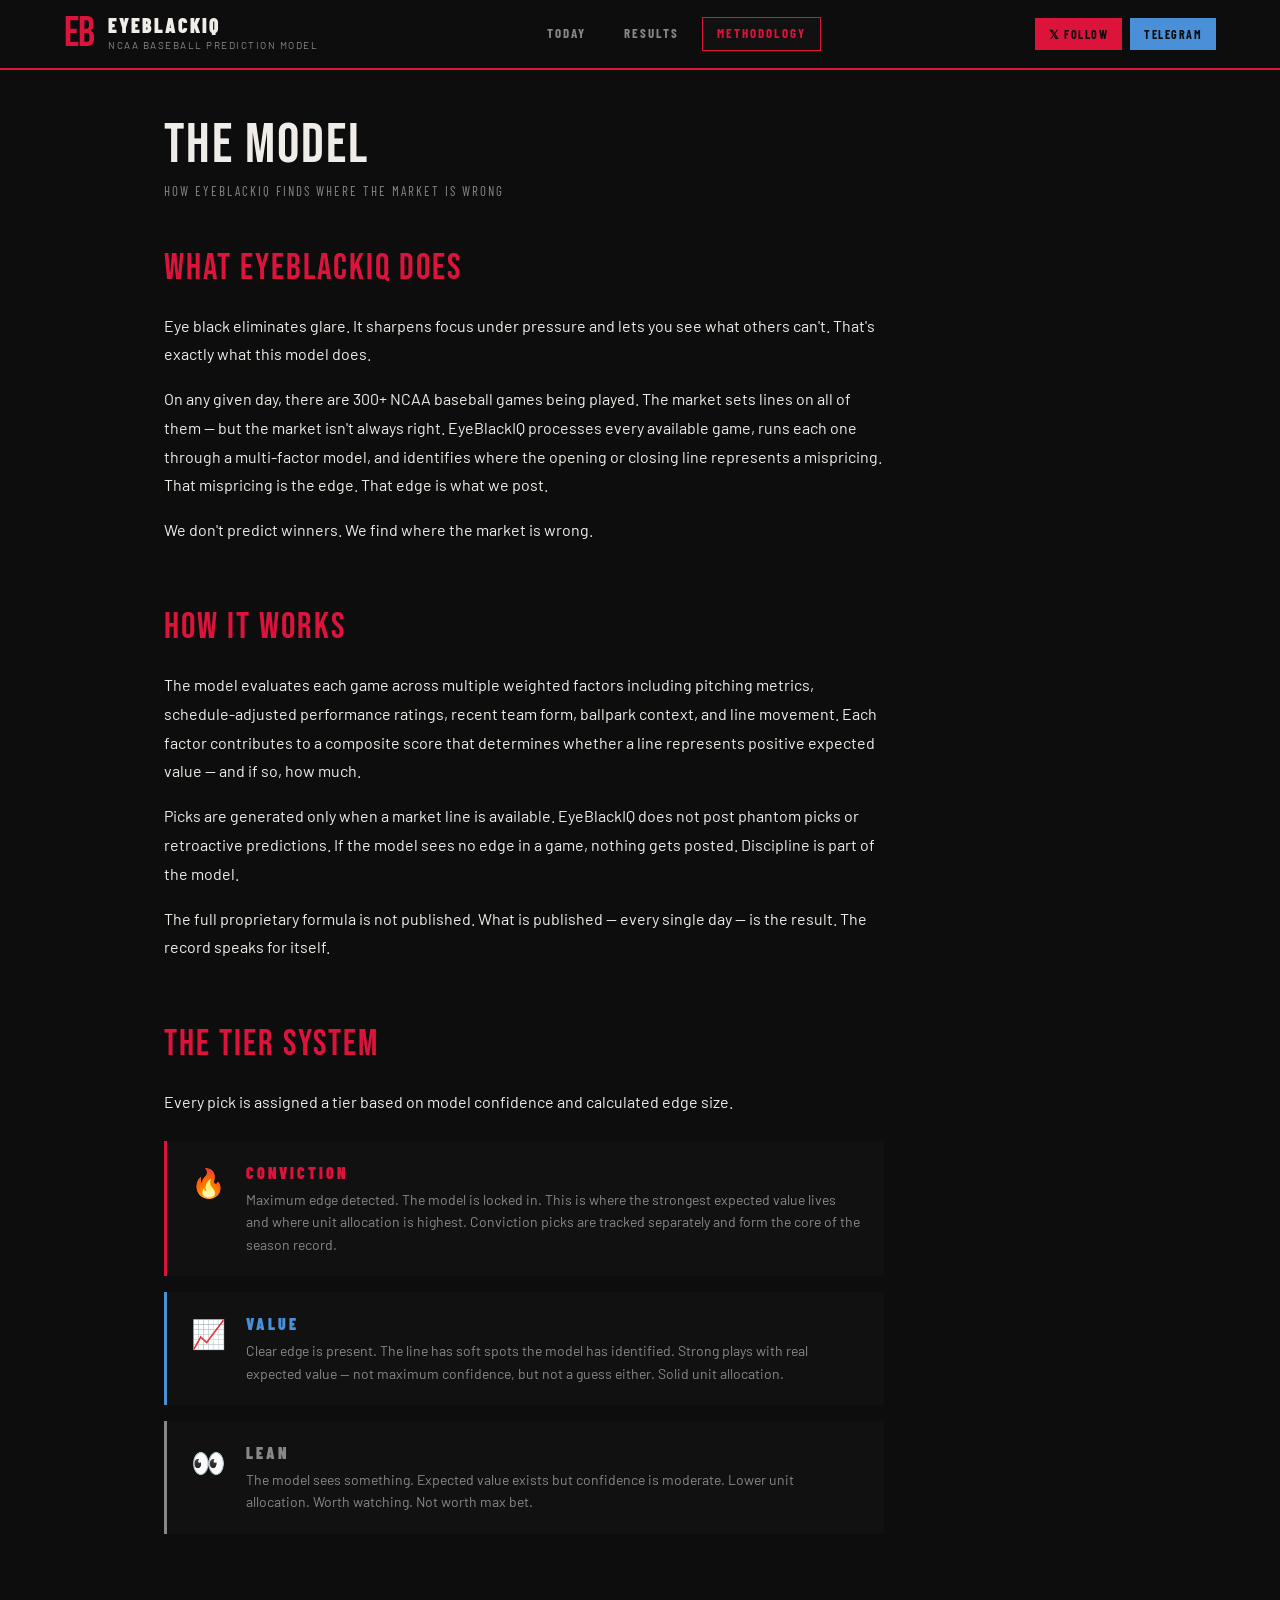
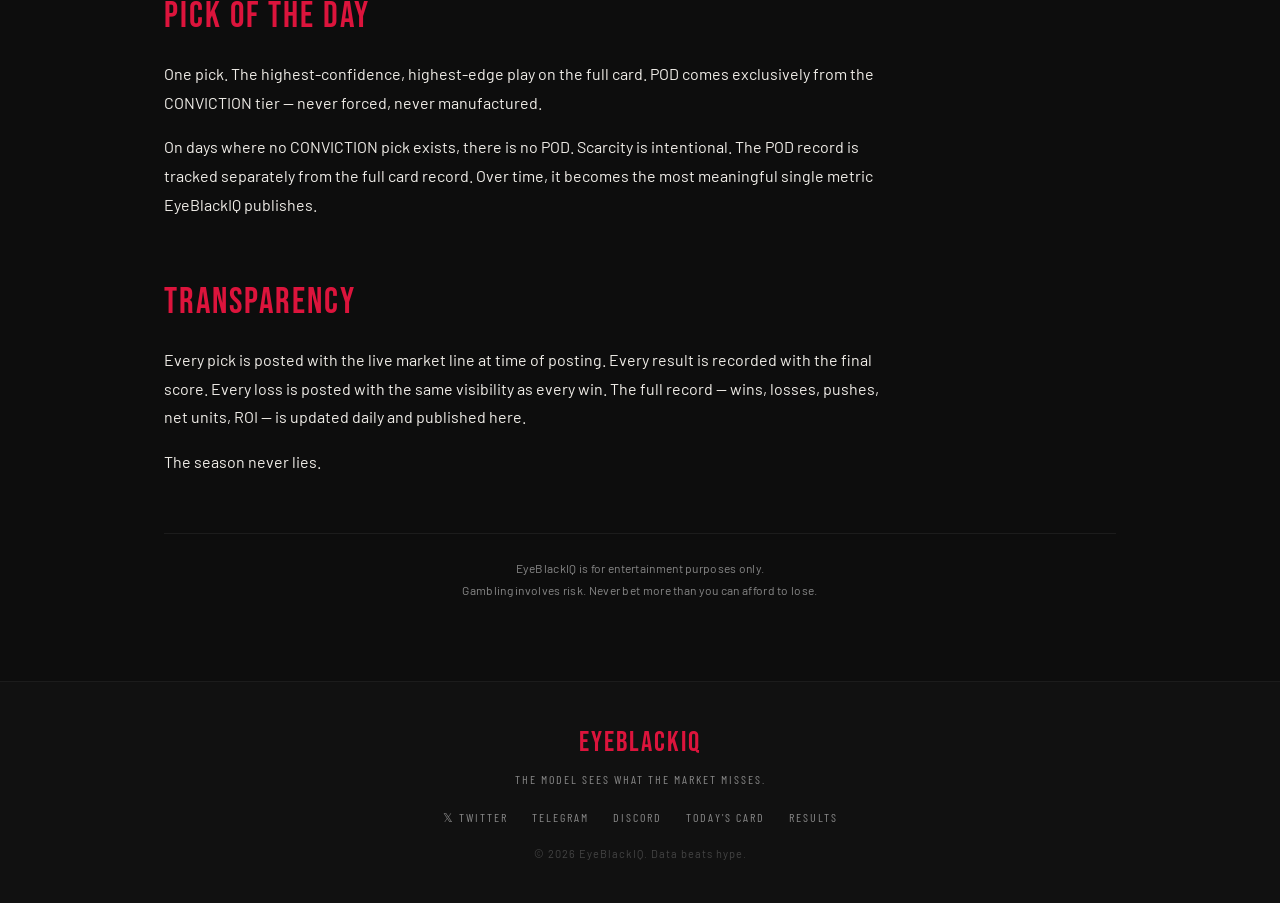
==== docs/methodology.html @ a3af2676 "feat: initialize EyeBlackIQ v1.1.0 — multi-sport pipeline + live website - docs/: multi-sport tabbed" ====
<!DOCTYPE html>
<html lang="en">
<head>
<meta charset="UTF-8">
<meta name="viewport" content="width=device-width, initial-scale=1.0">
<title>Methodology — EyeBlackIQ</title>
<link rel="stylesheet" href="style.css">
<link href="https://fonts.googleapis.com/css2?family=Bebas+Neue&family=Barlow+Condensed:wght@400;600;700;900&family=Barlow:wght@400;500;600&display=swap" rel="stylesheet">
</head>
<body>

<header>
  <div class="header-inner">
    <div class="logo-block">
      <span class="logo-eb">EB</span>
      <div class="logo-text">
        <span class="logo-name">EyeBlackIQ</span>
        <span class="logo-tag">NCAA Baseball Prediction Model</span>
      </div>
    </div>
    <nav>
      <a href="index.html" class="nav-link">Today</a>
      <a href="results.html" class="nav-link">Results</a>
      <a href="methodology.html" class="nav-link active">Methodology</a>
    </nav>
    <div class="social-links">
      <a href="https://twitter.com/EyeBlackIQ" target="_blank" class="social-btn">𝕏 Follow</a>
      <a href="#" target="_blank" class="social-btn telegram">Telegram</a>
    </div>
  </div>
</header>

<main>
  <div class="results-header">
    <div class="results-title">The Model</div>
    <div class="results-sub">How EyeBlackIQ finds where the market is wrong</div>
  </div>

  <!-- WHAT WE DO -->
  <div class="method-section">
    <div class="method-title">What EyeBlackIQ Does</div>
    <div class="method-body">
      <p>
        Eye black eliminates glare. It sharpens focus under pressure and lets you see what others can't.
        That's exactly what this model does.
      </p>
      <p>
        On any given day, there are 300+ NCAA baseball games being played. The market sets lines on all
        of them — but the market isn't always right. EyeBlackIQ processes every available game, runs
        each one through a multi-factor model, and identifies where the opening or closing line
        represents a mispricing. That mispricing is the edge. That edge is what we post.
      </p>
      <p>
        We don't predict winners. We find where the market is wrong.
      </p>
    </div>
  </div>

  <!-- HOW IT WORKS -->
  <div class="method-section">
    <div class="method-title">How It Works</div>
    <div class="method-body">
      <p>
        The model evaluates each game across multiple weighted factors including pitching metrics,
        schedule-adjusted performance ratings, recent team form, ballpark context, and line movement.
        Each factor contributes to a composite score that determines whether a line represents positive
        expected value — and if so, how much.
      </p>
      <p>
        Picks are generated only when a market line is available. EyeBlackIQ does not post phantom picks
        or retroactive predictions. If the model sees no edge in a game, nothing gets posted. Discipline
        is part of the model.
      </p>
      <p>
        The full proprietary formula is not published. What is published — every single day — is the
        result. The record speaks for itself.
      </p>
    </div>
  </div>

  <!-- TIER SYSTEM -->
  <div class="method-section">
    <div class="method-title">The Tier System</div>
    <div class="method-body">
      <p>Every pick is assigned a tier based on model confidence and calculated edge size.</p>
    </div>
    <div class="tier-explainer">
      <div class="tier-row conviction">
        <span class="tier-emoji">🔥</span>
        <div>
          <div class="tier-info-name">Conviction</div>
          <div class="tier-info-desc">
            Maximum edge detected. The model is locked in. This is where the strongest
            expected value lives and where unit allocation is highest. Conviction picks
            are tracked separately and form the core of the season record.
          </div>
        </div>
      </div>
      <div class="tier-row value">
        <span class="tier-emoji">📈</span>
        <div>
          <div class="tier-info-name">Value</div>
          <div class="tier-info-desc">
            Clear edge is present. The line has soft spots the model has identified.
            Strong plays with real expected value — not maximum confidence, but not a
            guess either. Solid unit allocation.
          </div>
        </div>
      </div>
      <div class="tier-row lean">
        <span class="tier-emoji">👀</span>
        <div>
          <div class="tier-info-name">Lean</div>
          <div class="tier-info-desc">
            The model sees something. Expected value exists but confidence is moderate.
            Lower unit allocation. Worth watching. Not worth max bet.
          </div>
        </div>
      </div>
    </div>
  </div>

  <!-- POD -->
  <div class="method-section">
    <div class="method-title">Pick Of The Day</div>
    <div class="method-body">
      <p>
        One pick. The highest-confidence, highest-edge play on the full card. POD comes exclusively
        from the CONVICTION tier — never forced, never manufactured.
      </p>
      <p>
        On days where no CONVICTION pick exists, there is no POD. Scarcity is intentional.
        The POD record is tracked separately from the full card record. Over time, it becomes
        the most meaningful single metric EyeBlackIQ publishes.
      </p>
    </div>
  </div>

  <!-- TRANSPARENCY -->
  <div class="method-section">
    <div class="method-title">Transparency</div>
    <div class="method-body">
      <p>
        Every pick is posted with the live market line at time of posting. Every result is recorded
        with the final score. Every loss is posted with the same visibility as every win.
        The full record — wins, losses, pushes, net units, ROI — is updated daily and published here.
      </p>
      <p>
        The season never lies.
      </p>
    </div>
  </div>

  <div class="disclaimer">
    EyeBlackIQ is for entertainment purposes only.<br>
    Gambling involves risk. Never bet more than you can afford to lose.
  </div>
</main>

<footer>
  <div class="footer-inner">
    <div class="footer-brand">
      <span class="footer-logo">EyeBlackIQ</span>
      <span class="footer-tag">The model sees what the market misses.</span>
    </div>
    <div class="footer-links">
      <a href="https://twitter.com/EyeBlackIQ" target="_blank">𝕏 Twitter</a>
      <a href="#">Telegram</a>
      <a href="#">Discord</a>
      <a href="index.html">Today's Card</a>
      <a href="results.html">Results</a>
    </div>
    <div class="footer-copy">© 2026 EyeBlackIQ. Data beats hype.</div>
  </div>
</footer>

</body>
</html>
---- docs/style.css ----
/* ─────────────────────────────────────────────
   EYEBLACKIQ — BRAND STYLESHEET
   Primary:    #DC143C (Cherry Red)
   Background: #0D0D0D (Matte Black)
   Text:       #F0EDE8 (Chrome White)
   Data:       #4A90D9 (Steel Blue)
   POD Gold:   #B8960C
   Wins:       #1A6B3C
   Losses:     #DC143C
   Push:       #555555
   ───────────────────────────────────────────── */

:root {
  --red:      #DC143C;
  --black:    #0D0D0D;
  --surface:  #111111;
  --surface2: #1A1A1A;
  --border:   #1C1C1C;
  --text:     #F0EDE8;
  --text-dim: #888888;
  --blue:     #4A90D9;
  --gold:     #B8960C;
  --green:    #1A6B3C;
  --push:     #555555;
}

* { margin: 0; padding: 0; box-sizing: border-box; }

html { scroll-behavior: smooth; }

body {
  background: var(--black);
  color: var(--text);
  font-family: 'Barlow', sans-serif;
  font-size: 16px;
  line-height: 1.5;
  min-height: 100vh;
}

/* ─── HEADER ───────────────────────────────── */
header {
  background: var(--black);
  border-bottom: 2px solid var(--red);
  position: sticky;
  top: 0;
  z-index: 100;
}

.header-inner {
  max-width: 1200px;
  margin: 0 auto;
  padding: 0 24px;
  height: 68px;
  display: flex;
  align-items: center;
  justify-content: space-between;
  gap: 24px;
}

.logo-block {
  display: flex;
  align-items: center;
  gap: 14px;
  text-decoration: none;
}

.logo-eb {
  font-family: 'Bebas Neue', sans-serif;
  font-size: 42px;
  color: var(--red);
  line-height: 1;
  letter-spacing: -1px;
}

.logo-text {
  display: flex;
  flex-direction: column;
}

.logo-name {
  font-family: 'Barlow Condensed', sans-serif;
  font-weight: 900;
  font-size: 20px;
  letter-spacing: 2px;
  text-transform: uppercase;
  color: var(--text);
  line-height: 1;
}

.logo-tag {
  font-size: 10px;
  letter-spacing: 1.5px;
  text-transform: uppercase;
  color: var(--text-dim);
  margin-top: 3px;
}

nav {
  display: flex;
  gap: 8px;
}

.nav-link {
  font-family: 'Barlow Condensed', sans-serif;
  font-weight: 700;
  font-size: 13px;
  letter-spacing: 2px;
  text-transform: uppercase;
  color: var(--text-dim);
  text-decoration: none;
  padding: 6px 14px;
  border: 1px solid transparent;
  transition: all 0.2s;
}

.nav-link:hover, .nav-link.active {
  color: var(--text);
  border-color: var(--border);
  background: var(--surface);
}

.nav-link.active {
  color: var(--red);
  border-color: var(--red);
}

.social-links {
  display: flex;
  gap: 8px;
}

.social-btn {
  font-family: 'Barlow Condensed', sans-serif;
  font-weight: 700;
  font-size: 12px;
  letter-spacing: 1.5px;
  text-transform: uppercase;
  color: var(--black);
  background: var(--red);
  text-decoration: none;
  padding: 7px 14px;
  transition: opacity 0.2s;
}

.social-btn:hover { opacity: 0.85; }
.social-btn.telegram { background: var(--blue); }

/* ─── RECORD BAR ────────────────────────────── */
.record-bar {
  background: var(--surface);
  border-bottom: 1px solid var(--border);
}

.record-inner {
  max-width: 1200px;
  margin: 0 auto;
  padding: 0 24px;
  display: flex;
  align-items: center;
  justify-content: center;
  gap: 0;
  height: 48px;
  overflow-x: auto;
}

.record-stat {
  display: flex;
  flex-direction: column;
  align-items: center;
  padding: 0 28px;
}

.stat-label {
  font-family: 'Barlow Condensed', sans-serif;
  font-size: 9px;
  letter-spacing: 2px;
  text-transform: uppercase;
  color: var(--text-dim);
  line-height: 1;
  margin-bottom: 2px;
}

.stat-value {
  font-family: 'Barlow Condensed', sans-serif;
  font-weight: 700;
  font-size: 16px;
  letter-spacing: 1px;
  color: var(--text);
  line-height: 1;
}

.stat-value.positive { color: #2ecc71; }
.stat-value.negative { color: var(--red); }

.record-divider {
  width: 1px;
  height: 28px;
  background: var(--border);
  flex-shrink: 0;
}

/* ─── MAIN ──────────────────────────────────── */
main {
  max-width: 1000px;
  margin: 0 auto;
  padding: 48px 24px 80px;
}

/* ─── DATE HEADER ───────────────────────────── */
.date-header {
  display: flex;
  align-items: center;
  gap: 16px;
  margin-bottom: 40px;
}

.date-line {
  flex: 1;
  height: 1px;
  background: var(--border);
}

.date-text {
  font-family: 'Barlow Condensed', sans-serif;
  font-size: 12px;
  font-weight: 600;
  letter-spacing: 3px;
  text-transform: uppercase;
  color: var(--text-dim);
  white-space: nowrap;
}

/* ─── PICK OF THE DAY ───────────────────────── */
.pod-section {
  margin-bottom: 56px;
}

.pod-label {
  font-family: 'Barlow Condensed', sans-serif;
  font-weight: 900;
  font-size: 11px;
  letter-spacing: 4px;
  text-transform: uppercase;
  color: var(--gold);
  margin-bottom: 14px;
}

.pod-card {
  background: var(--surface);
  border: 1px solid var(--red);
  border-left: 4px solid var(--red);
  padding: 32px 36px;
  position: relative;
  overflow: hidden;
}

.pod-card::before {
  content: '⭐';
  position: absolute;
  right: 24px;
  top: 24px;
  font-size: 48px;
  opacity: 0.06;
}

.pod-tier {
  font-family: 'Barlow Condensed', sans-serif;
  font-weight: 900;
  font-size: 11px;
  letter-spacing: 3px;
  text-transform: uppercase;
  margin-bottom: 10px;
}

.pod-tier.conviction { color: var(--red); }
.pod-tier.value { color: var(--blue); }
.pod-tier.lean { color: var(--text-dim); }

.pod-pick {
  font-family: 'Bebas Neue', sans-serif;
  font-size: 52px;
  color: var(--text);
  line-height: 1;
  margin-bottom: 8px;
  letter-spacing: 1px;
}

.pod-teams {
  font-family: 'Barlow Condensed', sans-serif;
  font-size: 18px;
  font-weight: 600;
  color: var(--text-dim);
  letter-spacing: 1px;
  margin-bottom: 20px;
  text-transform: uppercase;
}

.pod-meta {
  display: flex;
  align-items: center;
  gap: 20px;
}

.pod-line {
  font-family: 'Barlow Condensed', sans-serif;
  font-weight: 700;
  font-size: 22px;
  color: var(--blue);
  letter-spacing: 1px;
}

.pod-units {
  font-family: 'Barlow Condensed', sans-serif;
  font-weight: 900;
  font-size: 18px;
  color: var(--text);
  background: var(--red);
  padding: 4px 12px;
  letter-spacing: 1px;
}

.pod-lean-day {
  font-family: 'Barlow Condensed', sans-serif;
  font-size: 22px;
  font-weight: 600;
  color: var(--text-dim);
  padding: 8px 0;
  letter-spacing: 0.5px;
}

.pod-lean-day span {
  font-size: 16px;
  display: block;
  margin-top: 6px;
  color: #666;
}

.pod-loading {
  color: var(--text-dim);
  font-family: 'Barlow Condensed', sans-serif;
  font-size: 16px;
  letter-spacing: 1px;
}

/* ─── FULL CARD ─────────────────────────────── */
.section-header {
  display: flex;
  align-items: baseline;
  gap: 14px;
  margin-bottom: 20px;
  padding-bottom: 12px;
  border-bottom: 1px solid var(--border);
}

.section-title {
  font-family: 'Barlow Condensed', sans-serif;
  font-weight: 900;
  font-size: 13px;
  letter-spacing: 4px;
  text-transform: uppercase;
  color: var(--text);
}

.section-sub {
  font-family: 'Barlow Condensed', sans-serif;
  font-size: 12px;
  letter-spacing: 2px;
  color: var(--text-dim);
  text-transform: uppercase;
}

.picks-grid {
  display: grid;
  grid-template-columns: repeat(auto-fill, minmax(280px, 1fr));
  gap: 16px;
}

.pick-card {
  background: var(--surface);
  border: 1px solid var(--border);
  border-left: 3px solid var(--border);
  padding: 22px 24px;
  transition: border-color 0.2s, transform 0.15s;
}

.pick-card:hover {
  transform: translateY(-2px);
}

.pick-card.conviction { border-left-color: var(--red); }
.pick-card.value { border-left-color: var(--blue); }
.pick-card.lean { border-left-color: var(--text-dim); }

.pick-header {
  display: flex;
  justify-content: space-between;
  align-items: center;
  margin-bottom: 10px;
}

.pick-tier {
  font-family: 'Barlow Condensed', sans-serif;
  font-weight: 700;
  font-size: 10px;
  letter-spacing: 2.5px;
  text-transform: uppercase;
}

.conviction .pick-tier { color: var(--red); }
.value .pick-tier { color: var(--blue); }
.lean .pick-tier { color: var(--text-dim); }

.pick-units {
  font-family: 'Barlow Condensed', sans-serif;
  font-weight: 900;
  font-size: 13px;
  color: var(--text);
  background: var(--surface2);
  padding: 2px 8px;
  letter-spacing: 1px;
}

.pick-name {
  font-family: 'Bebas Neue', sans-serif;
  font-size: 32px;
  color: var(--text);
  line-height: 1;
  margin-bottom: 4px;
  letter-spacing: 1px;
}

.pick-teams {
  font-family: 'Barlow Condensed', sans-serif;
  font-size: 13px;
  font-weight: 600;
  color: var(--text-dim);
  text-transform: uppercase;
  letter-spacing: 0.5px;
  margin-bottom: 10px;
}

.pick-line {
  font-family: 'Barlow Condensed', sans-serif;
  font-weight: 700;
  font-size: 18px;
  color: var(--blue);
  letter-spacing: 1px;
}

.pick-loading, .no-picks {
  color: var(--text-dim);
  font-family: 'Barlow Condensed', sans-serif;
  font-size: 16px;
  letter-spacing: 1px;
  padding: 24px 0;
  grid-column: 1/-1;
}

.no-picks a { color: var(--red); text-decoration: none; }

/* ─── DISCLAIMER ────────────────────────────── */
.disclaimer {
  margin-top: 56px;
  padding-top: 24px;
  border-top: 1px solid var(--border);
  font-size: 12px;
  color: var(--text-dim);
  text-align: center;
  line-height: 1.8;
  letter-spacing: 0.3px;
}

/* ─── FOOTER ────────────────────────────────── */
footer {
  background: var(--surface);
  border-top: 1px solid var(--border);
  padding: 40px 24px;
}

.footer-inner {
  max-width: 1200px;
  margin: 0 auto;
  display: flex;
  flex-direction: column;
  align-items: center;
  gap: 20px;
  text-align: center;
}

.footer-brand {
  display: flex;
  flex-direction: column;
  gap: 6px;
}

.footer-logo {
  font-family: 'Bebas Neue', sans-serif;
  font-size: 28px;
  color: var(--red);
  letter-spacing: 2px;
}

.footer-tag {
  font-family: 'Barlow Condensed', sans-serif;
  font-size: 12px;
  letter-spacing: 2px;
  text-transform: uppercase;
  color: var(--text-dim);
}

.footer-links {
  display: flex;
  gap: 24px;
  flex-wrap: wrap;
  justify-content: center;
}

.footer-links a {
  font-family: 'Barlow Condensed', sans-serif;
  font-size: 12px;
  letter-spacing: 2px;
  text-transform: uppercase;
  color: var(--text-dim);
  text-decoration: none;
  transition: color 0.2s;
}

.footer-links a:hover { color: var(--red); }

.footer-copy {
  font-size: 11px;
  color: #444;
  letter-spacing: 1px;
}

/* ─── RESULTS PAGE ──────────────────────────── */
.results-header {
  margin-bottom: 40px;
}

.results-title {
  font-family: 'Bebas Neue', sans-serif;
  font-size: 56px;
  color: var(--text);
  letter-spacing: 2px;
  line-height: 1;
  margin-bottom: 8px;
}

.results-sub {
  font-family: 'Barlow Condensed', sans-serif;
  font-size: 13px;
  letter-spacing: 2px;
  text-transform: uppercase;
  color: var(--text-dim);
}

.tabs {
  display: flex;
  border-bottom: 2px solid var(--border);
  margin-bottom: 32px;
  gap: 0;
}

.tab-btn {
  font-family: 'Barlow Condensed', sans-serif;
  font-weight: 700;
  font-size: 12px;
  letter-spacing: 3px;
  text-transform: uppercase;
  color: var(--text-dim);
  background: none;
  border: none;
  border-bottom: 2px solid transparent;
  margin-bottom: -2px;
  padding: 14px 24px;
  cursor: pointer;
  transition: all 0.2s;
}

.tab-btn.active {
  color: var(--red);
  border-bottom-color: var(--red);
}

.tab-btn:hover { color: var(--text); }

.tab-content { display: none; }
.tab-content.active { display: block; }

/* ─── TABLES ────────────────────────────────── */
.results-table {
  width: 100%;
  border-collapse: collapse;
  font-family: 'Barlow Condensed', sans-serif;
}

.results-table th {
  font-size: 10px;
  letter-spacing: 2.5px;
  text-transform: uppercase;
  color: var(--text-dim);
  text-align: left;
  padding: 10px 16px;
  border-bottom: 1px solid var(--border);
  font-weight: 700;
  background: var(--surface);
}

.results-table td {
  padding: 14px 16px;
  font-size: 15px;
  font-weight: 600;
  letter-spacing: 0.5px;
  border-bottom: 1px solid var(--border);
  color: var(--text);
}

.results-table tr:hover td { background: var(--surface); }

.result-w { color: #2ecc71; font-weight: 900; }
.result-l { color: var(--red); font-weight: 900; }
.result-p { color: var(--push); font-weight: 900; }

.net-positive { color: #2ecc71; }
.net-negative { color: var(--red); }

.tier-badge {
  font-size: 10px;
  letter-spacing: 1.5px;
  text-transform: uppercase;
  padding: 2px 8px;
  font-weight: 700;
}

.tier-badge.conviction { color: var(--red); background: rgba(220,20,60,0.1); }
.tier-badge.value { color: var(--blue); background: rgba(74,144,217,0.1); }
.tier-badge.lean { color: var(--text-dim); background: var(--surface2); }

/* ─── METHODOLOGY PAGE ──────────────────────── */
.method-section {
  max-width: 720px;
  margin-bottom: 56px;
}

.method-title {
  font-family: 'Bebas Neue', sans-serif;
  font-size: 36px;
  color: var(--red);
  letter-spacing: 2px;
  margin-bottom: 16px;
}

.method-body {
  font-size: 16px;
  line-height: 1.8;
  color: var(--text);
}

.method-body p { margin-bottom: 16px; }

.tier-explainer {
  display: grid;
  gap: 16px;
  margin-top: 24px;
}

.tier-row {
  display: flex;
  align-items: flex-start;
  gap: 20px;
  padding: 20px 24px;
  background: var(--surface);
  border-left: 3px solid var(--border);
}

.tier-row.conviction { border-left-color: var(--red); }
.tier-row.value { border-left-color: var(--blue); }
.tier-row.lean { border-left-color: var(--text-dim); }

.tier-emoji { font-size: 28px; flex-shrink: 0; }

.tier-info-name {
  font-family: 'Barlow Condensed', sans-serif;
  font-weight: 900;
  font-size: 16px;
  letter-spacing: 3px;
  text-transform: uppercase;
  margin-bottom: 4px;
}

.conviction .tier-info-name { color: var(--red); }
.value .tier-info-name { color: var(--blue); }
.lean .tier-info-name { color: var(--text-dim); }

.tier-info-desc {
  font-size: 14px;
  color: var(--text-dim);
  line-height: 1.6;
}

/* ─── RESPONSIVE ────────────────────────────── */
@media (max-width: 768px) {
  .header-inner { flex-wrap: wrap; height: auto; padding: 12px 16px; }
  .social-links { display: none; }
  nav { gap: 4px; }
  .nav-link { padding: 6px 10px; font-size: 11px; }
  main { padding: 32px 16px 60px; }
  .pod-pick { font-size: 38px; }
  .picks-grid { grid-template-columns: 1fr; }
  .record-inner { justify-content: flex-start; padding: 0 16px; }
  .record-stat { padding: 0 16px; }
  .results-table { font-size: 13px; }
  .results-table td, .results-table th { padding: 10px 10px; }
}

/* ── Sport Tabs ── */
.sport-tabs {
  display: flex; gap: 8px; padding: 12px 20px;
  background: #111; border-bottom: 1px solid #222;
  overflow-x: auto;
}
.sport-tab {
  padding: 6px 18px; border: 1px solid #333; border-radius: 4px;
  background: #1a1a1a; color: #888; cursor: pointer;
  font-family: 'Barlow Condensed', sans-serif; font-weight: 700;
  font-size: 13px; letter-spacing: 0.05em; text-transform: uppercase;
  transition: all 0.15s;
}
.sport-tab:hover { border-color: #555; color: #ccc; }
.sport-tab.active { background: #FFD700; color: #0D0D0D; border-color: #FFD700; }

/* ── Date bar ── */
.date-bar {
  padding: 10px 24px; background: #0D0D0D;
  display: flex; align-items: center; gap: 16px;
}
.date-label { color: #FFD700; font-family: 'Bebas Neue', sans-serif; font-size: 22px; }
.date-sublabel { color: #555; font-size: 11px; }

/* ── POD cards ── */
.pods-section { padding: 20px 20px 0; }
.pod-row { display: flex; gap: 16px; flex-wrap: wrap; }
.pod-card {
  background: #141414; border: 1px solid #FFD700; border-radius: 8px;
  padding: 14px 18px; min-width: 220px; flex: 1;
}
.pod-label { color: #FFD700; font-size: 11px; font-weight: 700; text-transform: uppercase; letter-spacing: 0.08em; }
.pod-pick  { color: #fff; font-family: 'Barlow Condensed', sans-serif; font-size: 20px; font-weight: 700; margin: 4px 0; }
.pod-meta  { color: #aaa; font-size: 12px; }
.pod-game  { color: #666; font-size: 11px; margin-top: 4px; }
.pod-result { display: inline-block; margin-top: 6px; padding: 2px 10px; border-radius: 3px; font-weight: 700; font-size: 12px; }
.result-win  { background: #1a3a1a; color: #4CAF50; }
.result-loss { background: #3a1a1a; color: #f44336; }
.result-push { background: #2a2a1a; color: #FFC107; }

/* ── Picks grid (multi-sport override) ── */
.picks-section { padding: 20px; }
.section-title {
  color: #E0E0E0; font-family: 'Barlow Condensed', sans-serif;
  font-size: 18px; font-weight: 700; text-transform: uppercase;
  letter-spacing: 0.06em; margin-bottom: 14px;
  display: flex; align-items: center; gap: 10px;
}
.count-badge {
  background: #FFD700; color: #0D0D0D; border-radius: 12px;
  padding: 1px 8px; font-size: 12px; font-weight: 700;
}
.count-grey { background: #444; color: #ccc; }
.edge-window-label { color: #555; font-size: 11px; font-weight: 400; }

/* ── Pick cards (multi-sport tier colors) ── */
.pick-card.tier-red   { border-left-color: #DC143C; }
.pick-card.tier-blue  { border-left-color: #4A90D9; }
.pick-card.tier-gold  { border-left-color: #B8960C; }
.pick-card.tier-grey  { border-left-color: #444; }
.pick-side  { color: #fff; font-family: 'Barlow Condensed', sans-serif; font-size: 17px; font-weight: 700; margin-bottom: 6px; }
.pick-meta  { display: flex; gap: 10px; flex-wrap: wrap; font-size: 12px; margin-bottom: 6px; }
.pick-odds  { color: #ccc; }
.pick-edge  { color: #4CAF50; font-weight: 600; }
.pick-ev    { color: #888; }
.pick-game  { color: #555; font-size: 11px; }
.pick-time  { color: #FFD700; }
.empty-state { color: #444; font-style: italic; padding: 20px 0; }
.tier-red   .pick-tier { color: #DC143C; }
.tier-blue  .pick-tier { color: #4A90D9; }
.tier-gold  .pick-tier { color: #B8960C; }
.tier-grey  .pick-tier { color: #666; }

/* ── Flagged section ── */
.flagged-section { padding: 0 20px 20px; }
.flagged-section.collapsed .flagged-list { display: none; }
.flagged-header {
  display: flex; align-items: center; gap: 12px;
  padding: 12px 0; border-top: 1px solid #222; cursor: pointer;
  flex-wrap: wrap;
}
.flagged-title { color: #666; font-family: 'Barlow Condensed', sans-serif; font-size: 15px; font-weight: 700; margin: 0; }
.flagged-sublabel { color: #444; font-size: 11px; flex: 1; }
.flagged-toggle { background: none; border: 1px solid #333; color: #555; border-radius: 4px; padding: 3px 10px; cursor: pointer; font-size: 11px; }
.flagged-toggle:hover { border-color: #555; color: #888; }
.flagged-list { display: flex; flex-direction: column; gap: 6px; padding-top: 10px; }
.flagged-card {
  background: #111; border: 1px solid #2a2a2a; border-radius: 6px;
  padding: 8px 12px; font-size: 12px; color: #666;
  display: flex; flex-wrap: wrap; gap: 6px; align-items: center;
}
.flagged-tag    { color: #886600; font-weight: 700; }
.flagged-sport  { color: #555; }
.flagged-side   { color: #888; }
.flagged-odds   { color: #666; }
.flagged-edge   { color: #4a7a4a; }
.flagged-reason { color: #444; font-style: italic; }
.flagged-game   { width: 100%; color: #444; font-size: 11px; }
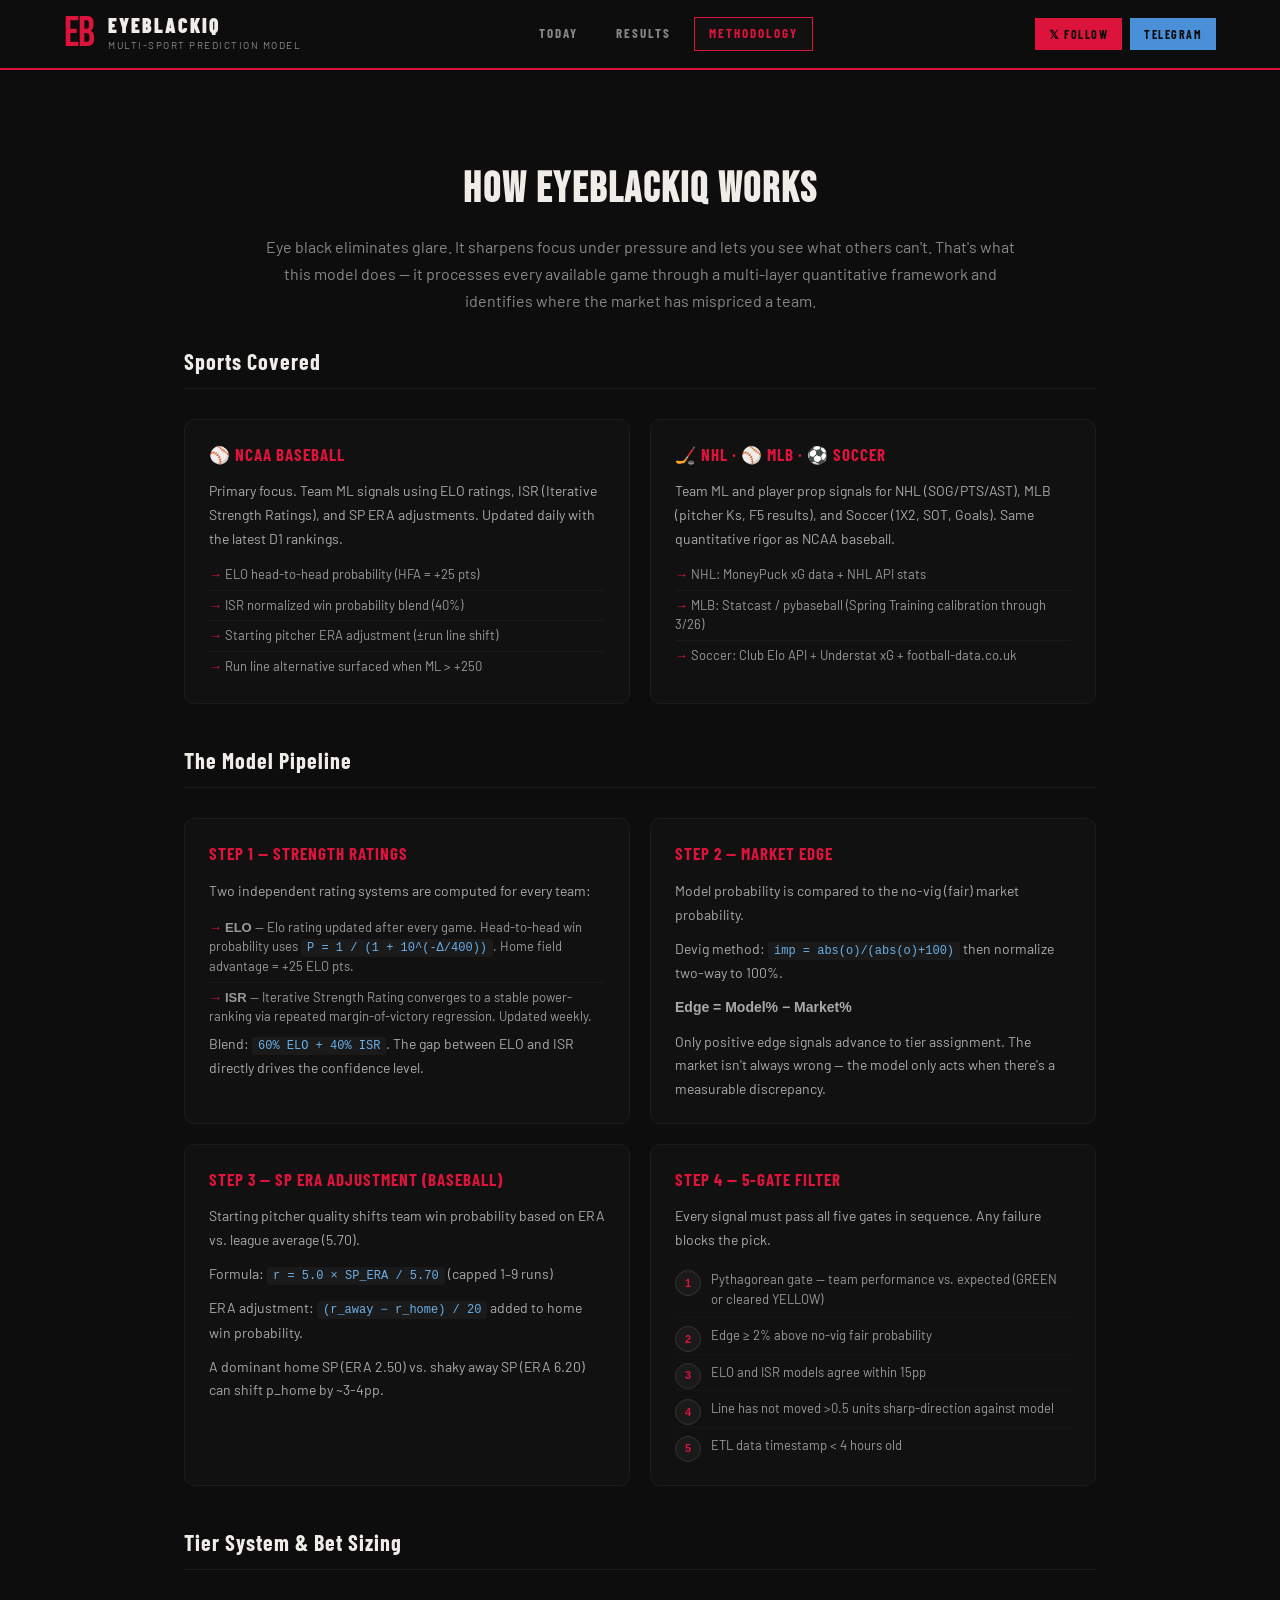
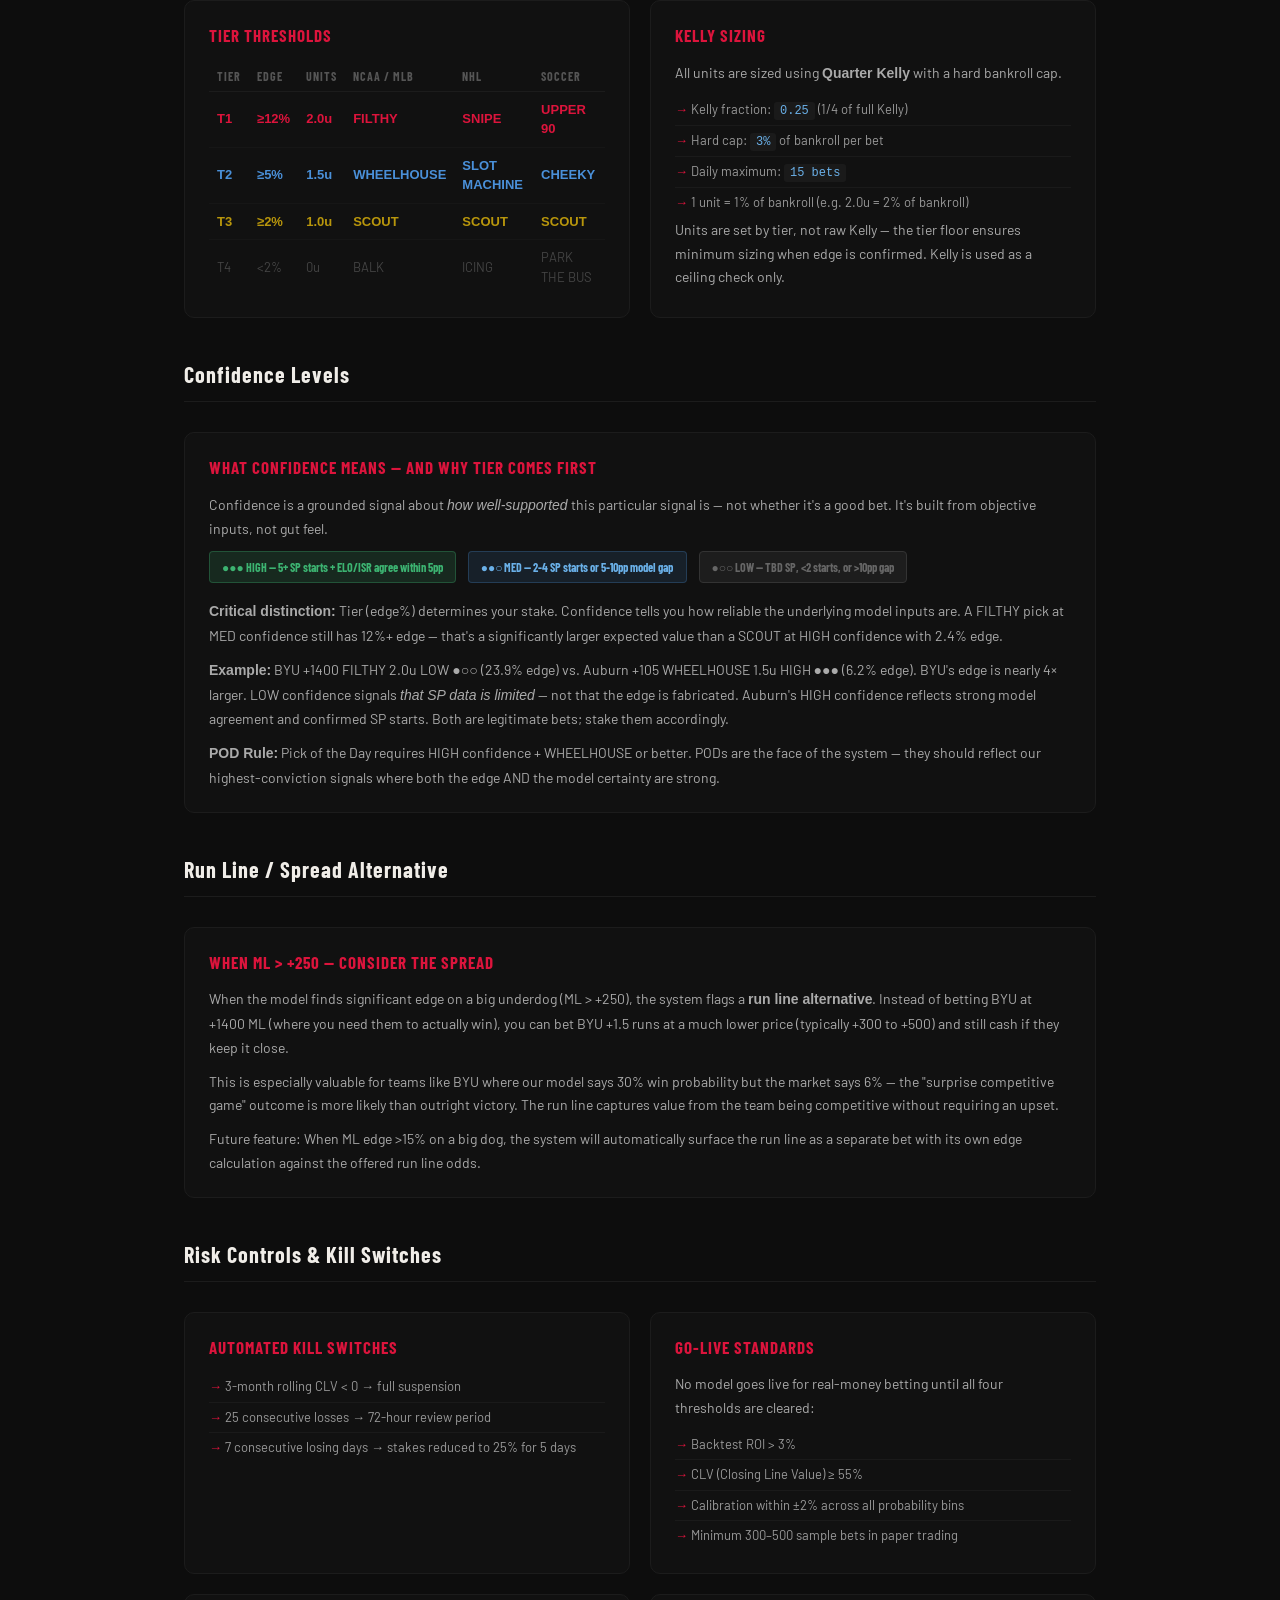
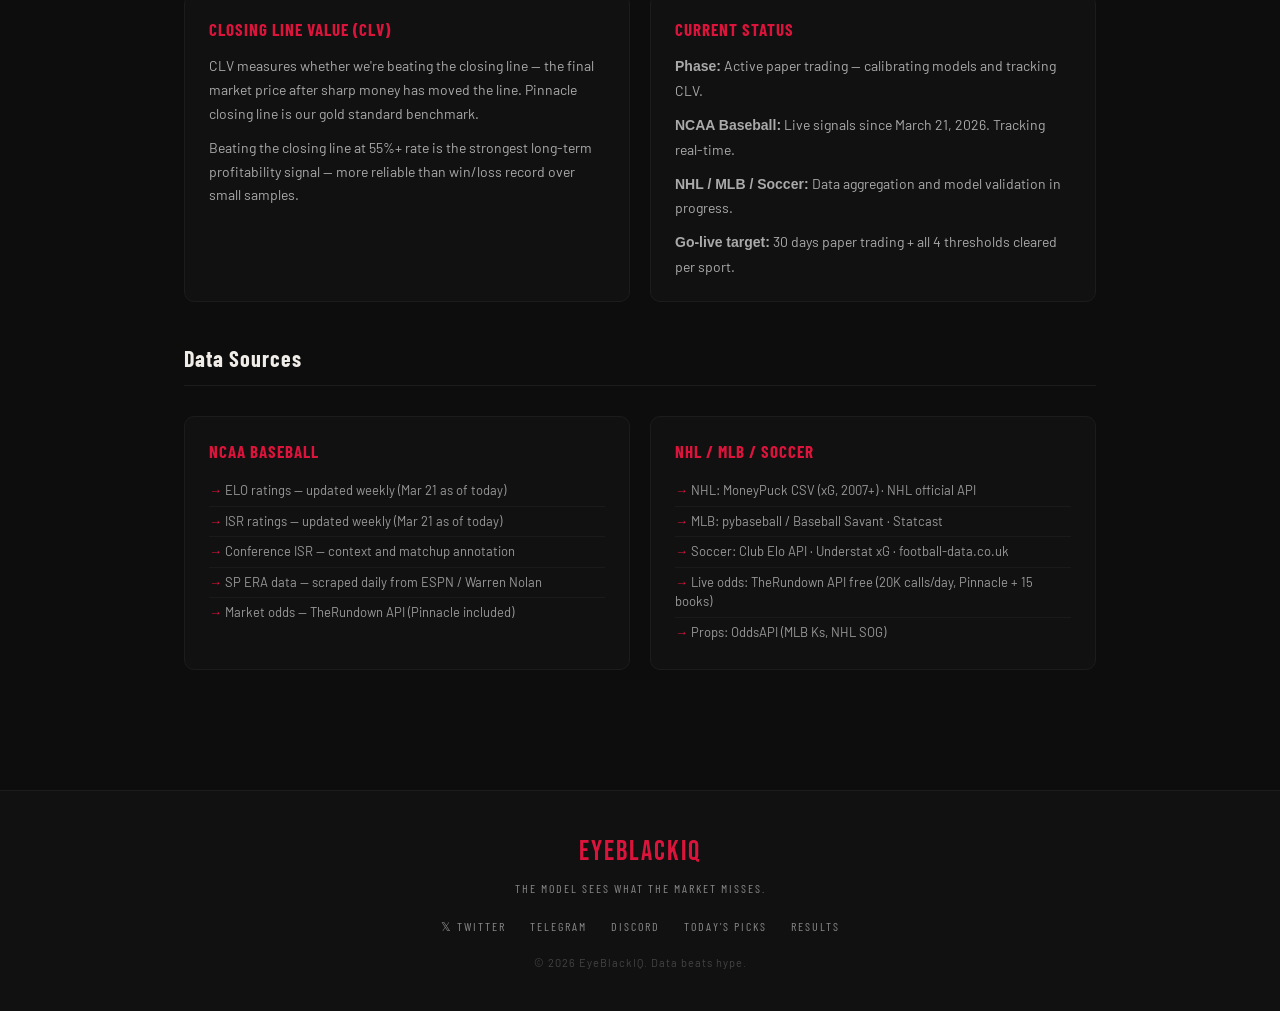
==== commit 8dac4caf: "feat: major system update — data refresh, website overhaul, confidence/POD system NCAA Baseball mode" ====
--- a/docs/methodology.html
+++ b/docs/methodology.html
@@ -6,6 +6,41 @@
 <title>Methodology — EyeBlackIQ</title>
 <link rel="stylesheet" href="style.css">
 <link href="https://fonts.googleapis.com/css2?family=Bebas+Neue&family=Barlow+Condensed:wght@400;600;700;900&family=Barlow:wght@400;500;600&display=swap" rel="stylesheet">
+<style>
+.method-grid { display: grid; grid-template-columns: 1fr 1fr; gap: 20px; max-width: 1100px; margin: 0 auto 40px; padding: 0 20px; }
+@media(max-width: 700px) { .method-grid { grid-template-columns: 1fr; } }
+.method-card { background: #111; border: 1px solid #1c1c1c; border-radius: 10px; padding: 22px 24px; }
+.method-card-title { font-family: 'Barlow Condensed', sans-serif; font-size: 17px; font-weight: 700; color: #DC143C; letter-spacing: 1px; text-transform: uppercase; margin-bottom: 12px; }
+.method-card p { font-size: 14px; color: #aaa; line-height: 1.7; margin-bottom: 10px; }
+.method-card p:last-child { margin-bottom: 0; }
+.method-card code { background: #1a1a1a; color: #6ab0e8; padding: 2px 6px; border-radius: 3px; font-size: 12px; }
+.method-card ul { list-style: none; padding: 0; }
+.method-card li { font-size: 13px; color: #999; padding: 5px 0; border-bottom: 1px solid #1a1a1a; }
+.method-card li:last-child { border-bottom: none; }
+.method-card li::before { content: '→ '; color: #DC143C; }
+.method-hero { text-align: center; padding: 40px 20px 30px; max-width: 800px; margin: 0 auto; }
+.method-hero h1 { font-family: 'Bebas Neue', sans-serif; font-size: 42px; color: #f0ede8; letter-spacing: 2px; margin-bottom: 12px; }
+.method-hero p { font-size: 16px; color: #888; line-height: 1.7; }
+.tier-table { width: 100%; border-collapse: collapse; margin-top: 10px; }
+.tier-table th { font-family: 'Barlow Condensed', sans-serif; font-size: 12px; font-weight: 700; color: #555; text-transform: uppercase; letter-spacing: 1px; padding: 6px 8px; text-align: left; border-bottom: 1px solid #1c1c1c; }
+.tier-table td { padding: 8px 8px; font-size: 13px; border-bottom: 1px solid #161616; }
+.tier-table tr:last-child td { border-bottom: none; }
+.t-red  { color: #DC143C; font-weight: 700; }
+.t-blue { color: #4A90D9; font-weight: 700; }
+.t-gold { color: #B8960C; font-weight: 700; }
+.t-grey { color: #444; }
+.gate-list { counter-reset: gates; list-style: none; padding: 0; }
+.gate-list li { counter-increment: gates; padding: 8px 0 8px 36px; position: relative; font-size: 13px; color: #999; border-bottom: 1px solid #161616; }
+.gate-list li:last-child { border-bottom: none; }
+.gate-list li::before { content: counter(gates); position: absolute; left: 0; top: 8px; width: 24px; height: 24px; background: #1a1a1a; border: 1px solid #333; border-radius: 50%; font-size: 11px; font-weight: 700; color: #DC143C; display: flex; align-items: center; justify-content: center; }
+.conf-row { display: flex; gap: 12px; margin-top: 8px; flex-wrap: wrap; }
+.conf-pill { padding: 6px 12px; border-radius: 4px; font-size: 12px; font-weight: 700; font-family: 'Barlow Condensed', sans-serif; }
+.cp-high { background: rgba(60,179,113,0.15); color: #3cb371; border: 1px solid rgba(60,179,113,0.3); }
+.cp-med  { background: rgba(74,144,217,0.12); color: #6ab0e8; border: 1px solid rgba(74,144,217,0.25); }
+.cp-low  { background: rgba(100,100,100,0.15); color: #666; border: 1px solid #333; }
+.section-divider { max-width: 1100px; margin: 0 auto 30px; padding: 0 20px; }
+.section-divider h2 { font-family: 'Barlow Condensed', sans-serif; font-size: 22px; font-weight: 700; color: #f0ede8; letter-spacing: 1px; margin-bottom: 6px; border-bottom: 1px solid #1c1c1c; padding-bottom: 10px; }
+</style>
 </head>
 <body>
 
@@ -15,7 +50,7 @@
       <span class="logo-eb">EB</span>
       <div class="logo-text">
         <span class="logo-name">EyeBlackIQ</span>
-        <span class="logo-tag">NCAA Baseball Prediction Model</span>
+        <span class="logo-tag">Multi-Sport Prediction Model</span>
       </div>
     </div>
     <nav>
@@ -31,130 +66,221 @@
 </header>
 
 <main>
-  <div class="results-header">
-    <div class="results-title">The Model</div>
-    <div class="results-sub">How EyeBlackIQ finds where the market is wrong</div>
-  </div>
-
-  <!-- WHAT WE DO -->
-  <div class="method-section">
-    <div class="method-title">What EyeBlackIQ Does</div>
-    <div class="method-body">
-      <p>
-        Eye black eliminates glare. It sharpens focus under pressure and lets you see what others can't.
-        That's exactly what this model does.
+
+  <div class="method-hero">
+    <h1>How EyeBlackIQ Works</h1>
+    <p>
+      Eye black eliminates glare. It sharpens focus under pressure and lets you see what others can't.
+      That's what this model does — it processes every available game through a multi-layer quantitative
+      framework and identifies where the market has mispriced a team.
+    </p>
+  </div>
+
+  <!-- SPORTS COVERED -->
+  <div class="section-divider"><h2>Sports Covered</h2></div>
+  <div class="method-grid">
+    <div class="method-card">
+      <div class="method-card-title">⚾ NCAA Baseball</div>
+      <p>Primary focus. Team ML signals using ELO ratings, ISR (Iterative Strength Ratings),
+         and SP ERA adjustments. Updated daily with the latest D1 rankings.</p>
+      <ul>
+        <li>ELO head-to-head probability (HFA = +25 pts)</li>
+        <li>ISR normalized win probability blend (40%)</li>
+        <li>Starting pitcher ERA adjustment (±run line shift)</li>
+        <li>Run line alternative surfaced when ML > +250</li>
+      </ul>
+    </div>
+    <div class="method-card">
+      <div class="method-card-title">🏒 NHL · ⚾ MLB · ⚽ Soccer</div>
+      <p>Team ML and player prop signals for NHL (SOG/PTS/AST), MLB (pitcher Ks, F5 results),
+         and Soccer (1X2, SOT, Goals). Same quantitative rigor as NCAA baseball.</p>
+      <ul>
+        <li>NHL: MoneyPuck xG data + NHL API stats</li>
+        <li>MLB: Statcast / pybaseball (Spring Training calibration through 3/26)</li>
+        <li>Soccer: Club Elo API + Understat xG + football-data.co.uk</li>
+      </ul>
+    </div>
+  </div>
+
+  <!-- THE MODEL PIPELINE -->
+  <div class="section-divider"><h2>The Model Pipeline</h2></div>
+  <div class="method-grid">
+    <div class="method-card">
+      <div class="method-card-title">Step 1 — Strength Ratings</div>
+      <p>Two independent rating systems are computed for every team:</p>
+      <ul>
+        <li><strong>ELO</strong> — Elo rating updated after every game. Head-to-head win probability
+            uses <code>P = 1 / (1 + 10^(-Δ/400))</code>. Home field advantage = +25 ELO pts.</li>
+        <li><strong>ISR</strong> — Iterative Strength Rating converges to a stable power-ranking
+            via repeated margin-of-victory regression. Updated weekly.</li>
+      </ul>
+      <p>Blend: <code>60% ELO + 40% ISR</code>. The gap between ELO and ISR directly drives the confidence level.</p>
+    </div>
+    <div class="method-card">
+      <div class="method-card-title">Step 2 — Market Edge</div>
+      <p>Model probability is compared to the no-vig (fair) market probability.</p>
+      <p>Devig method: <code>imp = abs(o)/(abs(o)+100)</code> then normalize two-way to 100%.</p>
+      <p><strong>Edge = Model% − Market%</strong></p>
+      <p>Only positive edge signals advance to tier assignment. The market isn't
+         always wrong — the model only acts when there's a measurable discrepancy.</p>
+    </div>
+    <div class="method-card">
+      <div class="method-card-title">Step 3 — SP ERA Adjustment (Baseball)</div>
+      <p>Starting pitcher quality shifts team win probability based on ERA vs. league average (5.70).</p>
+      <p>Formula: <code>r = 5.0 × SP_ERA / 5.70</code> (capped 1–9 runs)</p>
+      <p>ERA adjustment: <code>(r_away − r_home) / 20</code> added to home win probability.</p>
+      <p>A dominant home SP (ERA 2.50) vs. shaky away SP (ERA 6.20) can shift p_home by ~3-4pp.</p>
+    </div>
+    <div class="method-card">
+      <div class="method-card-title">Step 4 — 5-Gate Filter</div>
+      <p>Every signal must pass all five gates in sequence. Any failure blocks the pick.</p>
+      <ol class="gate-list">
+        <li>Pythagorean gate — team performance vs. expected (GREEN or cleared YELLOW)</li>
+        <li>Edge ≥ 2% above no-vig fair probability</li>
+        <li>ELO and ISR models agree within 15pp</li>
+        <li>Line has not moved &gt;0.5 units sharp-direction against model</li>
+        <li>ETL data timestamp &lt; 4 hours old</li>
+      </ol>
+    </div>
+  </div>
+
+  <!-- TIER SYSTEM -->
+  <div class="section-divider"><h2>Tier System &amp; Bet Sizing</h2></div>
+  <div class="method-grid">
+    <div class="method-card">
+      <div class="method-card-title">Tier Thresholds</div>
+      <table class="tier-table">
+        <tr><th>Tier</th><th>Edge</th><th>Units</th><th>NCAA / MLB</th><th>NHL</th><th>Soccer</th></tr>
+        <tr><td class="t-red">T1</td><td class="t-red">≥12%</td><td class="t-red">2.0u</td><td class="t-red">FILTHY</td><td class="t-red">SNIPE</td><td class="t-red">UPPER 90</td></tr>
+        <tr><td class="t-blue">T2</td><td class="t-blue">≥5%</td><td class="t-blue">1.5u</td><td class="t-blue">WHEELHOUSE</td><td class="t-blue">SLOT MACHINE</td><td class="t-blue">CHEEKY</td></tr>
+        <tr><td class="t-gold">T3</td><td class="t-gold">≥2%</td><td class="t-gold">1.0u</td><td class="t-gold">SCOUT</td><td class="t-gold">SCOUT</td><td class="t-gold">SCOUT</td></tr>
+        <tr><td class="t-grey">T4</td><td class="t-grey">&lt;2%</td><td class="t-grey">0u</td><td class="t-grey">BALK</td><td class="t-grey">ICING</td><td class="t-grey">PARK THE BUS</td></tr>
+      </table>
+    </div>
+    <div class="method-card">
+      <div class="method-card-title">Kelly Sizing</div>
+      <p>All units are sized using <strong>Quarter Kelly</strong> with a hard bankroll cap.</p>
+      <ul>
+        <li>Kelly fraction: <code>0.25</code> (1/4 of full Kelly)</li>
+        <li>Hard cap: <code>3%</code> of bankroll per bet</li>
+        <li>Daily maximum: <code>15 bets</code></li>
+        <li>1 unit = 1% of bankroll (e.g. 2.0u = 2% of bankroll)</li>
+      </ul>
+      <p>Units are set by tier, not raw Kelly — the tier floor ensures minimum sizing when edge is confirmed.
+         Kelly is used as a ceiling check only.</p>
+    </div>
+  </div>
+
+  <!-- CONFIDENCE LEVELS -->
+  <div class="section-divider"><h2>Confidence Levels</h2></div>
+  <div class="method-grid">
+    <div class="method-card" style="grid-column: span 2;">
+      <div class="method-card-title">What Confidence Means — and Why Tier Comes First</div>
+      <p>Confidence is a grounded signal about <em>how well-supported</em> this particular signal is —
+         not whether it's a good bet. It's built from objective inputs, not gut feel.</p>
+      <div class="conf-row">
+        <div class="conf-pill cp-high">●●● HIGH — 5+ SP starts + ELO/ISR agree within 5pp</div>
+        <div class="conf-pill cp-med">●●○ MED — 2-4 SP starts or 5-10pp model gap</div>
+        <div class="conf-pill cp-low">●○○ LOW — TBD SP, &lt;2 starts, or &gt;10pp gap</div>
+      </div>
+      <p style="margin-top: 16px;">
+        <strong>Critical distinction:</strong> Tier (edge%) determines your stake. Confidence tells you
+        how reliable the underlying model inputs are. A FILTHY pick at MED confidence still has 12%+ edge
+        — that's a significantly larger expected value than a SCOUT at HIGH confidence with 2.4% edge.
       </p>
       <p>
-        On any given day, there are 300+ NCAA baseball games being played. The market sets lines on all
-        of them — but the market isn't always right. EyeBlackIQ processes every available game, runs
-        each one through a multi-factor model, and identifies where the opening or closing line
-        represents a mispricing. That mispricing is the edge. That edge is what we post.
+        <strong>Example:</strong> BYU +1400 FILTHY 2.0u LOW ●○○ (23.9% edge) vs. Auburn +105 WHEELHOUSE
+        1.5u HIGH ●●● (6.2% edge). BYU's edge is nearly 4× larger. LOW confidence signals <em>that SP data
+        is limited</em> — not that the edge is fabricated. Auburn's HIGH confidence reflects strong model
+        agreement and confirmed SP starts. Both are legitimate bets; stake them accordingly.
       </p>
       <p>
-        We don't predict winners. We find where the market is wrong.
+        <strong>POD Rule:</strong> Pick of the Day requires HIGH confidence + WHEELHOUSE or better.
+        PODs are the face of the system — they should reflect our highest-conviction signals where both
+        the edge AND the model certainty are strong.
       </p>
     </div>
   </div>
 
-  <!-- HOW IT WORKS -->
-  <div class="method-section">
-    <div class="method-title">How It Works</div>
-    <div class="method-body">
-      <p>
-        The model evaluates each game across multiple weighted factors including pitching metrics,
-        schedule-adjusted performance ratings, recent team form, ballpark context, and line movement.
-        Each factor contributes to a composite score that determines whether a line represents positive
-        expected value — and if so, how much.
-      </p>
-      <p>
-        Picks are generated only when a market line is available. EyeBlackIQ does not post phantom picks
-        or retroactive predictions. If the model sees no edge in a game, nothing gets posted. Discipline
-        is part of the model.
-      </p>
-      <p>
-        The full proprietary formula is not published. What is published — every single day — is the
-        result. The record speaks for itself.
-      </p>
-    </div>
-  </div>
-
-  <!-- TIER SYSTEM -->
-  <div class="method-section">
-    <div class="method-title">The Tier System</div>
-    <div class="method-body">
-      <p>Every pick is assigned a tier based on model confidence and calculated edge size.</p>
-    </div>
-    <div class="tier-explainer">
-      <div class="tier-row conviction">
-        <span class="tier-emoji">🔥</span>
-        <div>
-          <div class="tier-info-name">Conviction</div>
-          <div class="tier-info-desc">
-            Maximum edge detected. The model is locked in. This is where the strongest
-            expected value lives and where unit allocation is highest. Conviction picks
-            are tracked separately and form the core of the season record.
-          </div>
-        </div>
-      </div>
-      <div class="tier-row value">
-        <span class="tier-emoji">📈</span>
-        <div>
-          <div class="tier-info-name">Value</div>
-          <div class="tier-info-desc">
-            Clear edge is present. The line has soft spots the model has identified.
-            Strong plays with real expected value — not maximum confidence, but not a
-            guess either. Solid unit allocation.
-          </div>
-        </div>
-      </div>
-      <div class="tier-row lean">
-        <span class="tier-emoji">👀</span>
-        <div>
-          <div class="tier-info-name">Lean</div>
-          <div class="tier-info-desc">
-            The model sees something. Expected value exists but confidence is moderate.
-            Lower unit allocation. Worth watching. Not worth max bet.
-          </div>
-        </div>
-      </div>
-    </div>
-  </div>
-
-  <!-- POD -->
-  <div class="method-section">
-    <div class="method-title">Pick Of The Day</div>
-    <div class="method-body">
-      <p>
-        One pick. The highest-confidence, highest-edge play on the full card. POD comes exclusively
-        from the CONVICTION tier — never forced, never manufactured.
-      </p>
-      <p>
-        On days where no CONVICTION pick exists, there is no POD. Scarcity is intentional.
-        The POD record is tracked separately from the full card record. Over time, it becomes
-        the most meaningful single metric EyeBlackIQ publishes.
-      </p>
-    </div>
-  </div>
-
-  <!-- TRANSPARENCY -->
-  <div class="method-section">
-    <div class="method-title">Transparency</div>
-    <div class="method-body">
-      <p>
-        Every pick is posted with the live market line at time of posting. Every result is recorded
-        with the final score. Every loss is posted with the same visibility as every win.
-        The full record — wins, losses, pushes, net units, ROI — is updated daily and published here.
-      </p>
-      <p>
-        The season never lies.
-      </p>
-    </div>
-  </div>
-
-  <div class="disclaimer">
-    EyeBlackIQ is for entertainment purposes only.<br>
-    Gambling involves risk. Never bet more than you can afford to lose.
-  </div>
+  <!-- RUN LINE ALTERNATIVE -->
+  <div class="section-divider"><h2>Run Line / Spread Alternative</h2></div>
+  <div class="method-grid">
+    <div class="method-card" style="grid-column: span 2;">
+      <div class="method-card-title">When ML &gt; +250 — Consider the Spread</div>
+      <p>When the model finds significant edge on a big underdog (ML > +250), the system flags a
+         <strong>run line alternative</strong>. Instead of betting BYU at +1400 ML (where you need them
+         to actually win), you can bet BYU +1.5 runs at a much lower price (typically +300 to +500)
+         and still cash if they keep it close.</p>
+      <p>This is especially valuable for teams like BYU where our model says 30% win probability but
+         the market says 6% — the "surprise competitive game" outcome is more likely than outright victory.
+         The run line captures value from the team being competitive without requiring an upset.</p>
+      <p>Future feature: When ML edge &gt;15% on a big dog, the system will automatically surface the
+         run line as a separate bet with its own edge calculation against the offered run line odds.</p>
+    </div>
+  </div>
+
+  <!-- KILL SWITCHES -->
+  <div class="section-divider"><h2>Risk Controls &amp; Kill Switches</h2></div>
+  <div class="method-grid">
+    <div class="method-card">
+      <div class="method-card-title">Automated Kill Switches</div>
+      <ul>
+        <li>3-month rolling CLV &lt; 0 → full suspension</li>
+        <li>25 consecutive losses → 72-hour review period</li>
+        <li>7 consecutive losing days → stakes reduced to 25% for 5 days</li>
+      </ul>
+    </div>
+    <div class="method-card">
+      <div class="method-card-title">Go-Live Standards</div>
+      <p>No model goes live for real-money betting until all four thresholds are cleared:</p>
+      <ul>
+        <li>Backtest ROI &gt; 3%</li>
+        <li>CLV (Closing Line Value) ≥ 55%</li>
+        <li>Calibration within ±2% across all probability bins</li>
+        <li>Minimum 300–500 sample bets in paper trading</li>
+      </ul>
+    </div>
+    <div class="method-card">
+      <div class="method-card-title">Closing Line Value (CLV)</div>
+      <p>CLV measures whether we're beating the closing line — the final market price after sharp
+         money has moved the line. Pinnacle closing line is our gold standard benchmark.</p>
+      <p>Beating the closing line at 55%+ rate is the strongest long-term profitability signal —
+         more reliable than win/loss record over small samples.</p>
+    </div>
+    <div class="method-card">
+      <div class="method-card-title">Current Status</div>
+      <p><strong>Phase:</strong> Active paper trading — calibrating models and tracking CLV.</p>
+      <p><strong>NCAA Baseball:</strong> Live signals since March 21, 2026. Tracking real-time.</p>
+      <p><strong>NHL / MLB / Soccer:</strong> Data aggregation and model validation in progress.</p>
+      <p><strong>Go-live target:</strong> 30 days paper trading + all 4 thresholds cleared per sport.</p>
+    </div>
+  </div>
+
+  <!-- DATA SOURCES -->
+  <div class="section-divider"><h2>Data Sources</h2></div>
+  <div class="method-grid">
+    <div class="method-card">
+      <div class="method-card-title">NCAA Baseball</div>
+      <ul>
+        <li>ELO ratings — updated weekly (Mar 21 as of today)</li>
+        <li>ISR ratings — updated weekly (Mar 21 as of today)</li>
+        <li>Conference ISR — context and matchup annotation</li>
+        <li>SP ERA data — scraped daily from ESPN / Warren Nolan</li>
+        <li>Market odds — TheRundown API (Pinnacle included)</li>
+      </ul>
+    </div>
+    <div class="method-card">
+      <div class="method-card-title">NHL / MLB / Soccer</div>
+      <ul>
+        <li>NHL: MoneyPuck CSV (xG, 2007+) · NHL official API</li>
+        <li>MLB: pybaseball / Baseball Savant · Statcast</li>
+        <li>Soccer: Club Elo API · Understat xG · football-data.co.uk</li>
+        <li>Live odds: TheRundown API free (20K calls/day, Pinnacle + 15 books)</li>
+        <li>Props: OddsAPI (MLB Ks, NHL SOG)</li>
+      </ul>
+    </div>
+  </div>
+
 </main>
 
 <footer>
@@ -167,7 +293,7 @@
       <a href="https://twitter.com/EyeBlackIQ" target="_blank">𝕏 Twitter</a>
       <a href="#">Telegram</a>
       <a href="#">Discord</a>
-      <a href="index.html">Today's Card</a>
+      <a href="index.html">Today's Picks</a>
       <a href="results.html">Results</a>
     </div>
     <div class="footer-copy">© 2026 EyeBlackIQ. Data beats hype.</div>
--- a/docs/style.css
+++ b/docs/style.css
@@ -812,3 +812,64 @@
 .flagged-edge   { color: #4a7a4a; }
 .flagged-reason { color: #444; font-style: italic; }
 .flagged-game   { width: 100%; color: #444; font-size: 11px; }
+
+/* ── Confidence badges ────────────────────────── */
+.conf-badge {
+  font-size: 10px; font-weight: 700; letter-spacing: 0.5px;
+  padding: 2px 6px; border-radius: 3px;
+  font-family: 'Barlow Condensed', sans-serif;
+}
+.conf-high { background: rgba(26,107,60,0.25); color: #3cb371; border: 1px solid rgba(60,179,113,0.4); }
+.conf-low  { background: rgba(80,80,80,0.2);   color: #888;    border: 1px solid #333; }
+
+/* ── POD badge in section title ────────────────── */
+.pod-badge {
+  font-size: 11px; background: rgba(184,150,12,0.2); color: var(--gold);
+  border: 1px solid rgba(184,150,12,0.4); border-radius: 3px;
+  padding: 2px 7px; font-family: 'Barlow Condensed', sans-serif; font-weight: 700;
+  vertical-align: middle;
+}
+
+/* ── POD highlight on pick card ─────────────────── */
+.pick-card.pod-highlight {
+  border-color: var(--gold) !important;
+  box-shadow: 0 0 12px rgba(184,150,12,0.25);
+}
+.pod-crown {
+  font-size: 10px; color: var(--gold); font-weight: 700;
+  font-family: 'Barlow Condensed', sans-serif;
+}
+
+/* ── Pick header right side (conf + units + pod) ── */
+.pick-header-right {
+  display: flex; align-items: center; gap: 6px;
+}
+
+/* ── Run line alternative note ──────────────────── */
+.pick-rl-alt {
+  margin-top: 6px; padding: 5px 8px;
+  background: rgba(74,144,217,0.1); border: 1px solid rgba(74,144,217,0.25);
+  border-radius: 4px; font-size: 11px; color: #6ab0e8;
+  font-family: 'Barlow', sans-serif;
+}
+
+/* ── Coming soon placeholder ────────────────────── */
+.empty-state.coming-soon {
+  color: #555; font-style: italic; font-size: 14px; padding: 40px 20px;
+  border: 1px dashed #333; border-radius: 8px; text-align: center;
+}
+
+/* ── Sport tab: PROPS / PICKEMS extra styling ────── */
+.sport-tab[data-sport="PROPS"],
+.sport-tab[data-sport="PICKEMS"] {
+  opacity: 0.7;
+}
+.sport-tab[data-sport="PROPS"].active,
+.sport-tab[data-sport="PICKEMS"].active {
+  opacity: 1;
+}
+
+/* ── Pod conf in pod card ────────────────────────── */
+.pod-conf {
+  font-size: 11px; color: #3cb371; letter-spacing: 0.5px;
+}
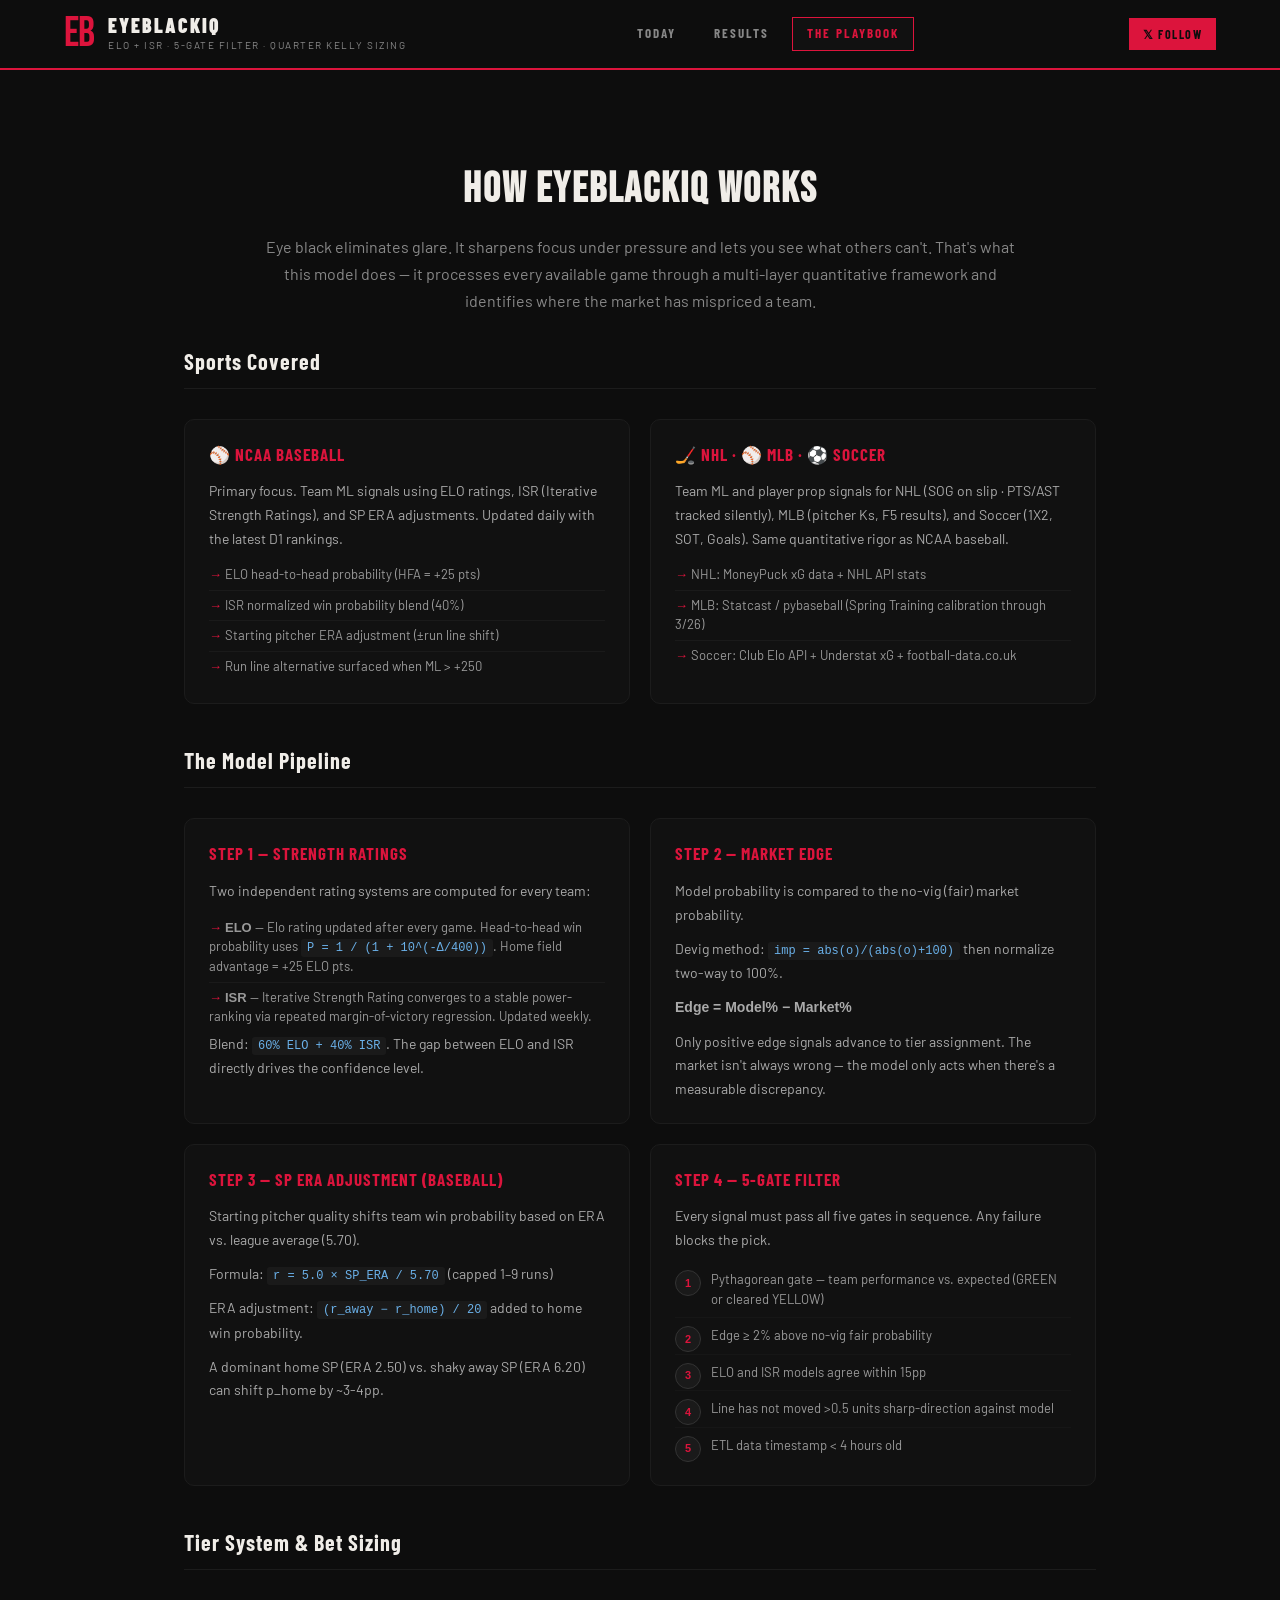
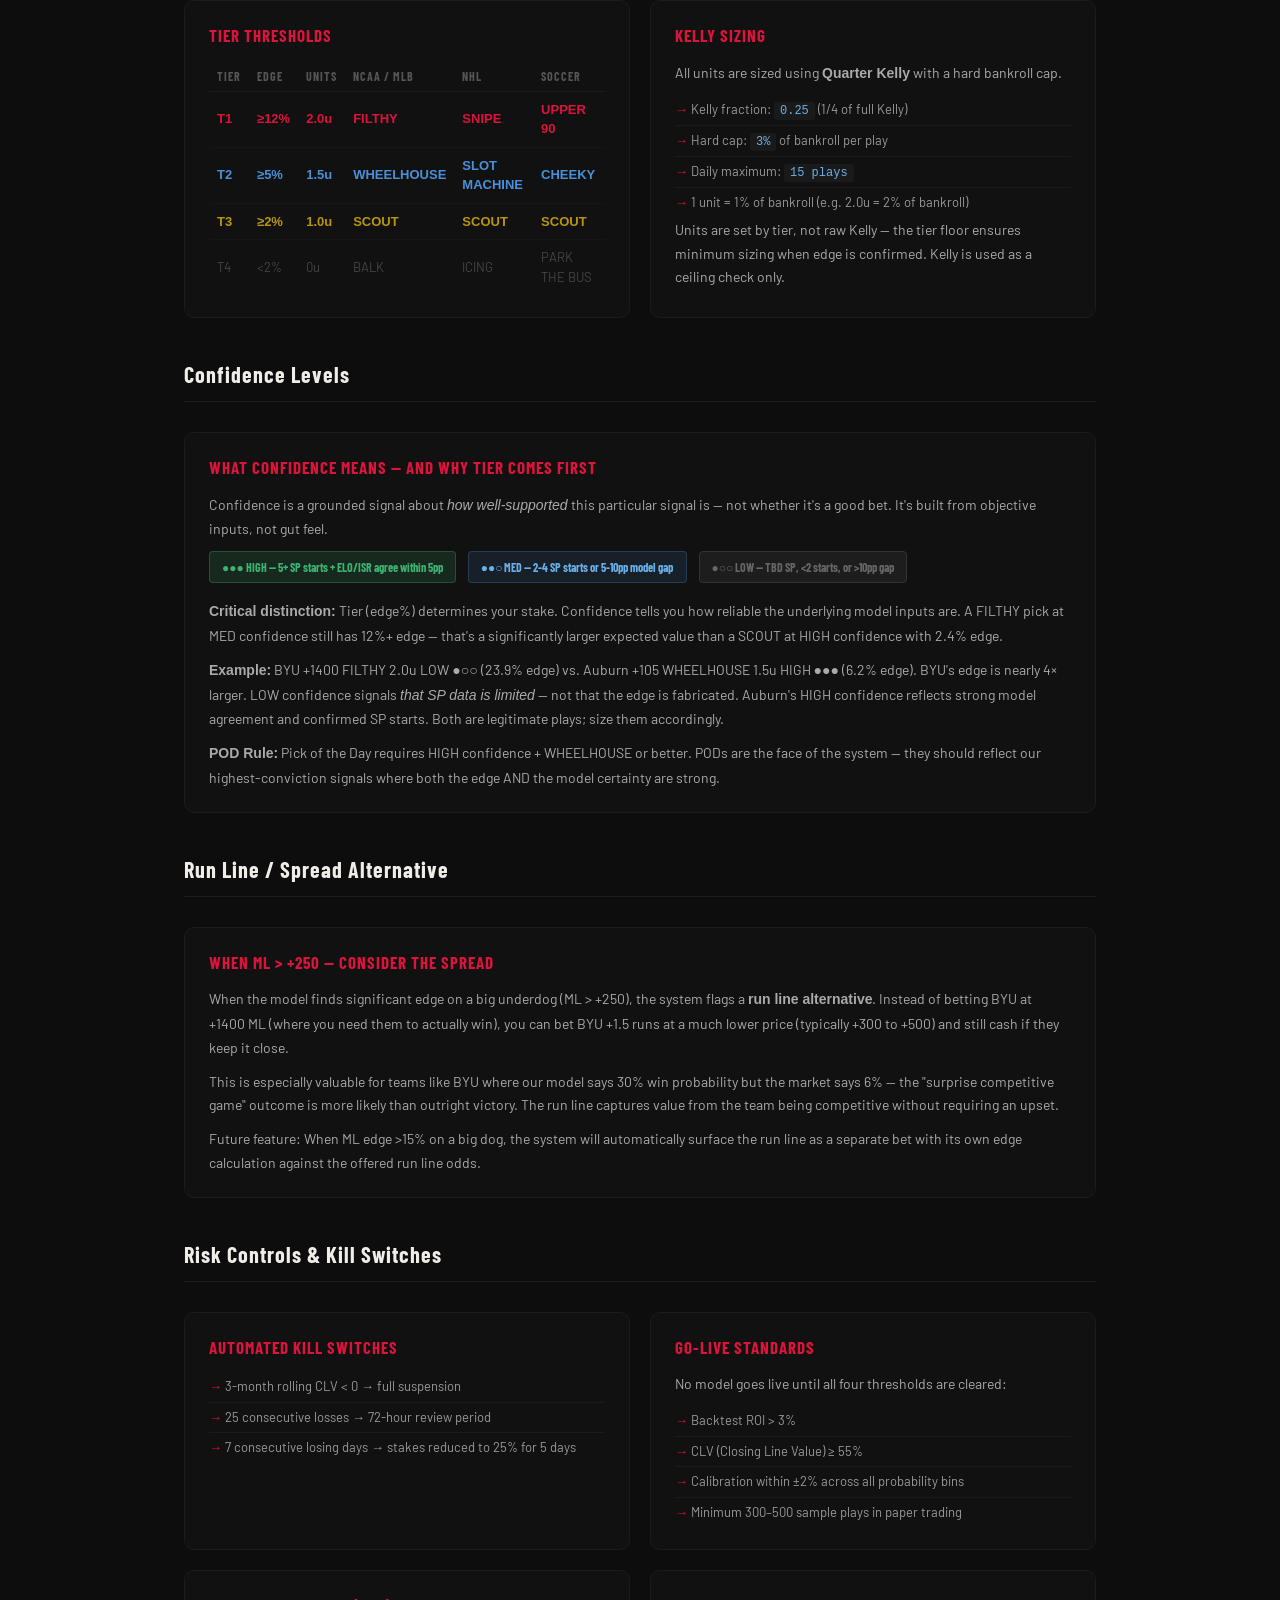
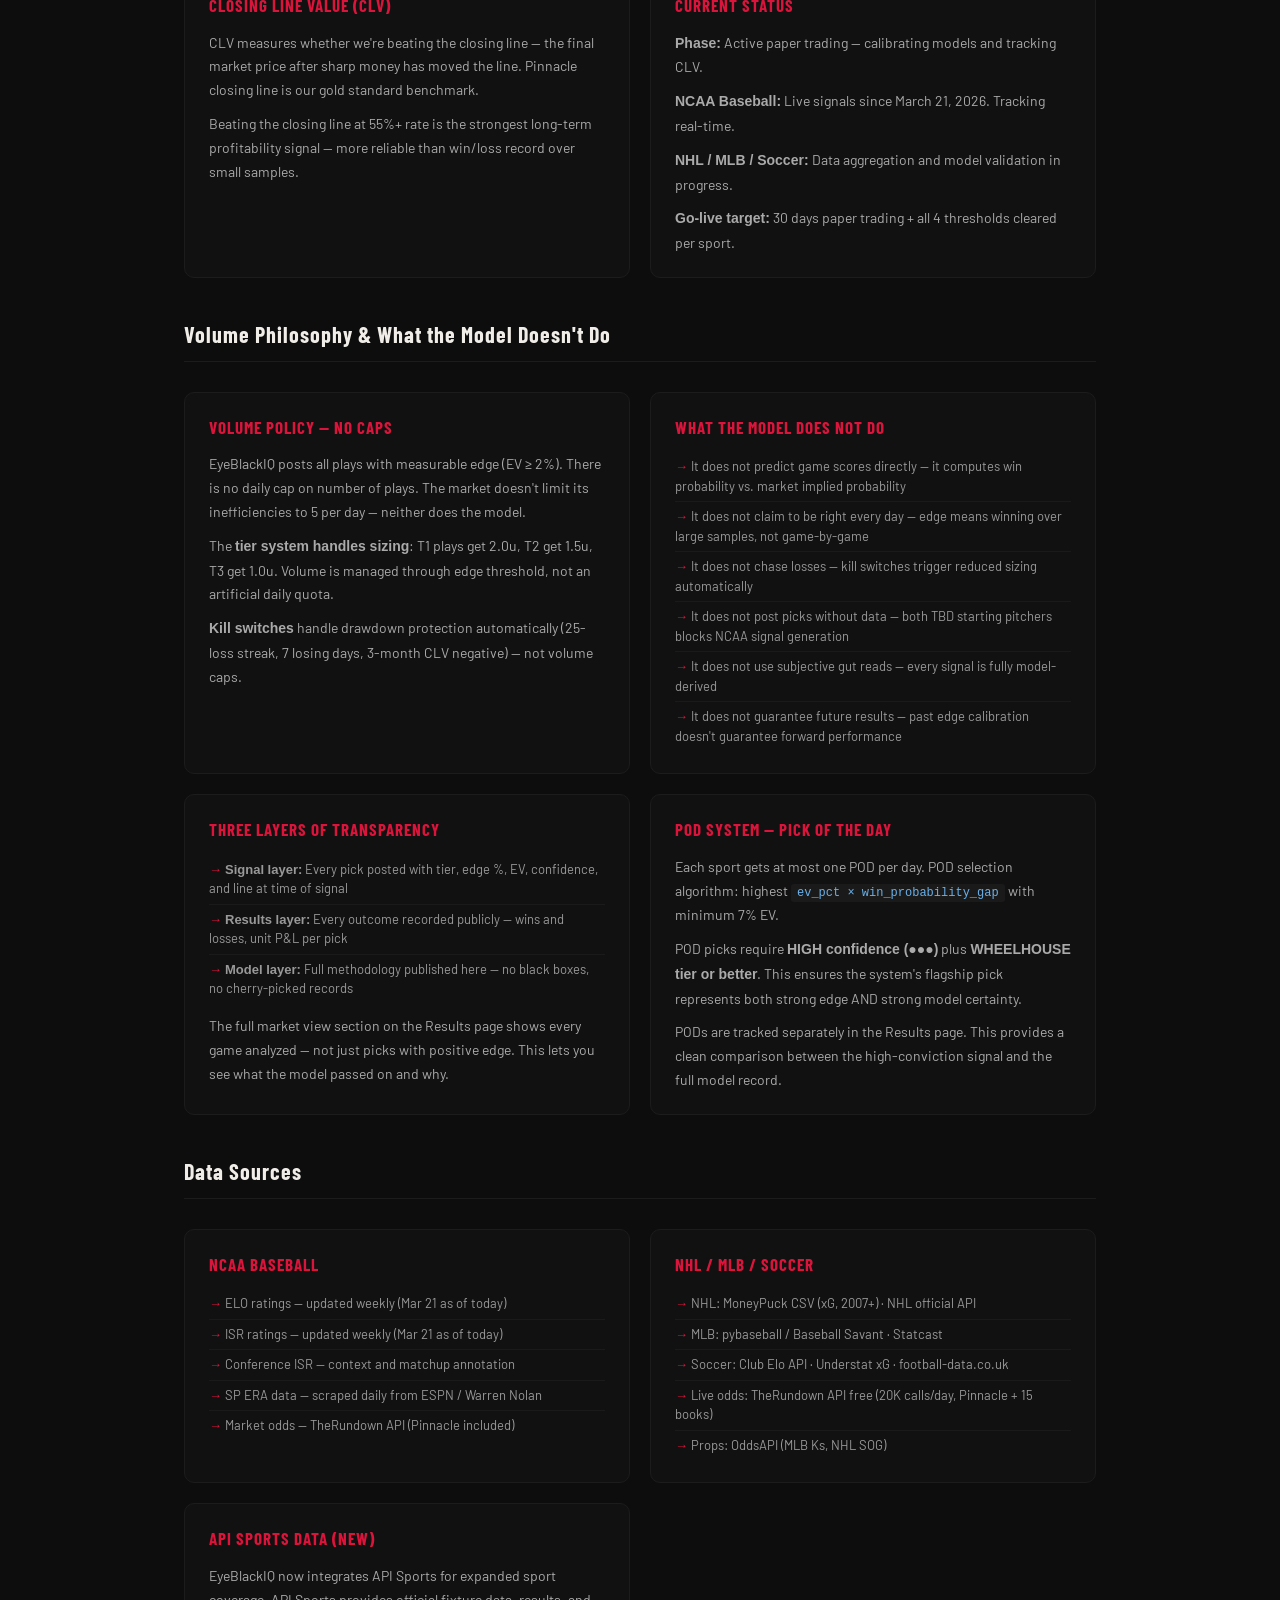
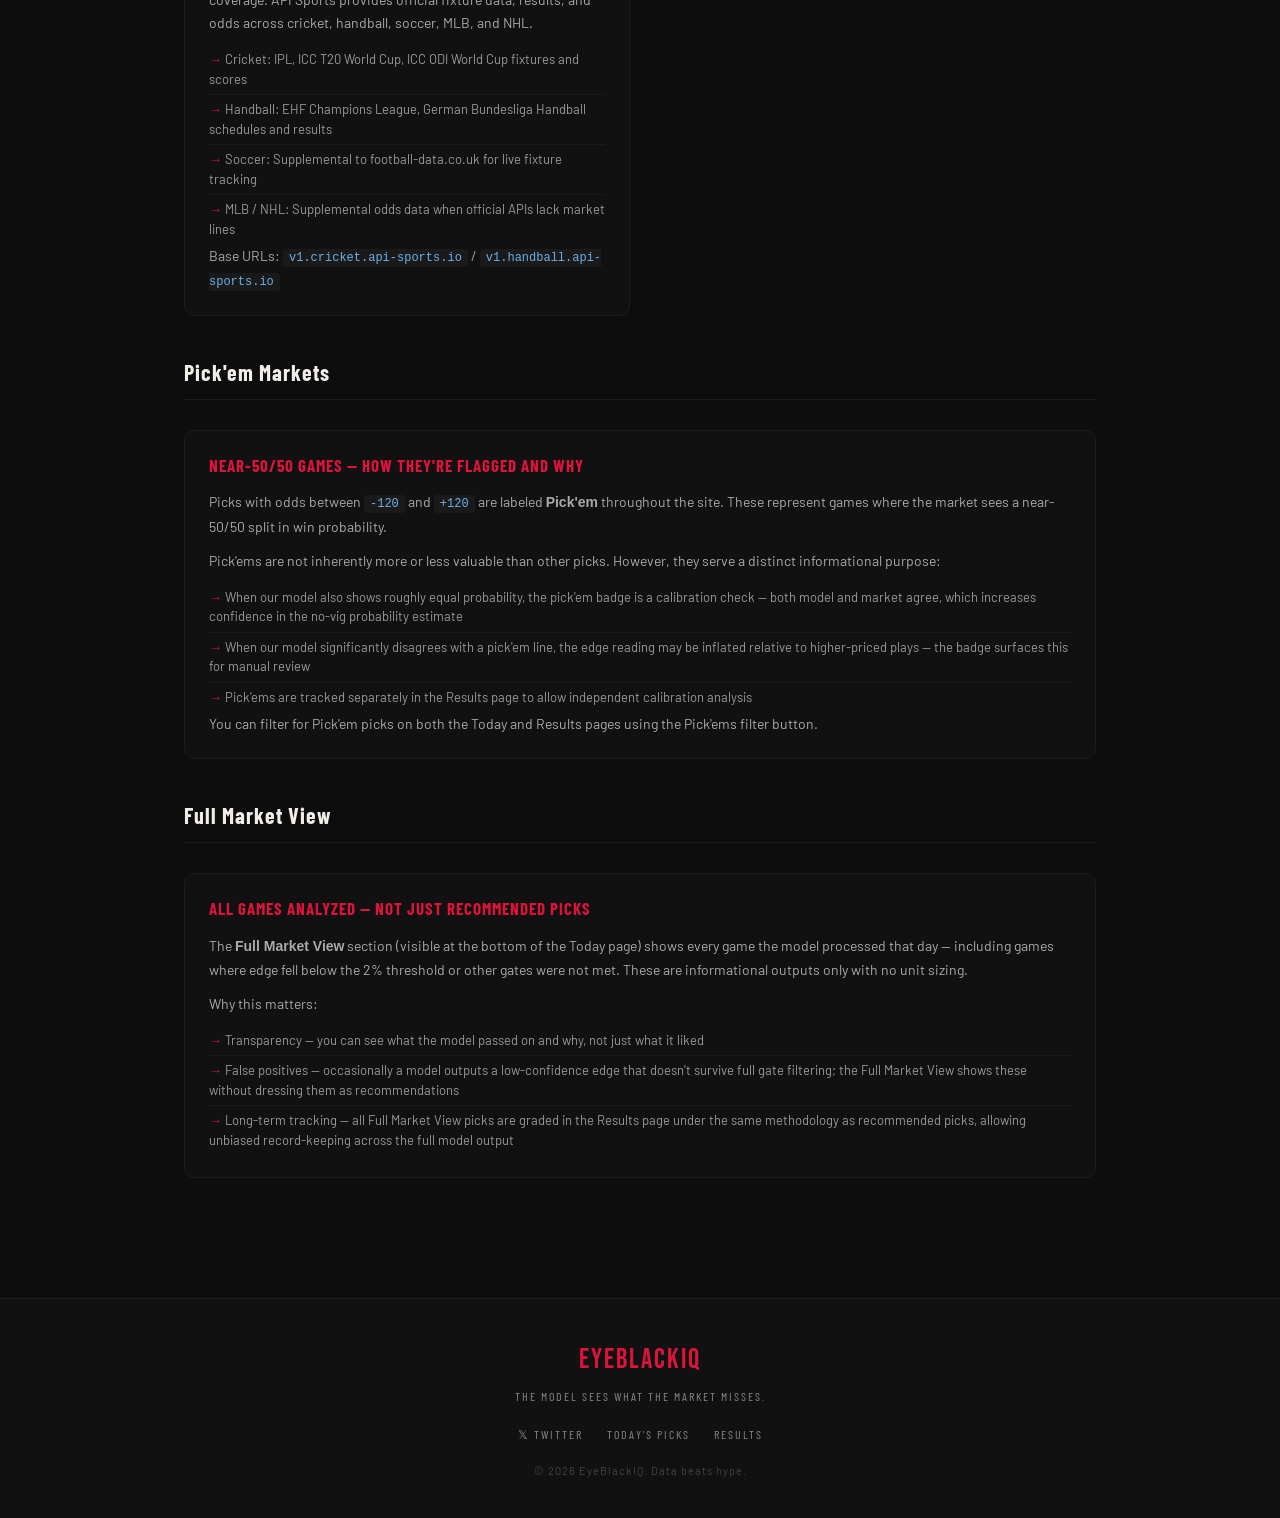
==== commit 607edd80: "EyeBlackIQ v2.2 — All picks graded, API Sports, cricket/handball, full results view - Grade all 28 p" ====
--- a/docs/methodology.html
+++ b/docs/methodology.html
@@ -3,7 +3,7 @@
 <head>
 <meta charset="UTF-8">
 <meta name="viewport" content="width=device-width, initial-scale=1.0">
-<title>Methodology — EyeBlackIQ</title>
+<title>The Playbook — EyeBlackIQ</title>
 <link rel="stylesheet" href="style.css">
 <link href="https://fonts.googleapis.com/css2?family=Bebas+Neue&family=Barlow+Condensed:wght@400;600;700;900&family=Barlow:wght@400;500;600&display=swap" rel="stylesheet">
 <style>
@@ -50,17 +50,16 @@
       <span class="logo-eb">EB</span>
       <div class="logo-text">
         <span class="logo-name">EyeBlackIQ</span>
-        <span class="logo-tag">Multi-Sport Prediction Model</span>
+        <span class="logo-tag">ELO + ISR · 5-Gate Filter · Quarter Kelly Sizing</span>
       </div>
     </div>
     <nav>
       <a href="index.html" class="nav-link">Today</a>
       <a href="results.html" class="nav-link">Results</a>
-      <a href="methodology.html" class="nav-link active">Methodology</a>
+      <a href="methodology.html" class="nav-link active">The Playbook</a>
     </nav>
     <div class="social-links">
-      <a href="https://twitter.com/EyeBlackIQ" target="_blank" class="social-btn">𝕏 Follow</a>
-      <a href="#" target="_blank" class="social-btn telegram">Telegram</a>
+      <a href="https://x.com/EyeBlackIQ" target="_blank" class="social-btn">𝕏 Follow</a>
     </div>
   </div>
 </header>
@@ -92,7 +91,7 @@
     </div>
     <div class="method-card">
       <div class="method-card-title">🏒 NHL · ⚾ MLB · ⚽ Soccer</div>
-      <p>Team ML and player prop signals for NHL (SOG/PTS/AST), MLB (pitcher Ks, F5 results),
+      <p>Team ML and player prop signals for NHL (SOG on slip · PTS/AST tracked silently), MLB (pitcher Ks, F5 results),
          and Soccer (1X2, SOT, Goals). Same quantitative rigor as NCAA baseball.</p>
       <ul>
         <li>NHL: MoneyPuck xG data + NHL API stats</li>
@@ -162,8 +161,8 @@
       <p>All units are sized using <strong>Quarter Kelly</strong> with a hard bankroll cap.</p>
       <ul>
         <li>Kelly fraction: <code>0.25</code> (1/4 of full Kelly)</li>
-        <li>Hard cap: <code>3%</code> of bankroll per bet</li>
-        <li>Daily maximum: <code>15 bets</code></li>
+        <li>Hard cap: <code>3%</code> of bankroll per play</li>
+        <li>Daily maximum: <code>15 plays</code></li>
         <li>1 unit = 1% of bankroll (e.g. 2.0u = 2% of bankroll)</li>
       </ul>
       <p>Units are set by tier, not raw Kelly — the tier floor ensures minimum sizing when edge is confirmed.
@@ -192,7 +191,7 @@
         <strong>Example:</strong> BYU +1400 FILTHY 2.0u LOW ●○○ (23.9% edge) vs. Auburn +105 WHEELHOUSE
         1.5u HIGH ●●● (6.2% edge). BYU's edge is nearly 4× larger. LOW confidence signals <em>that SP data
         is limited</em> — not that the edge is fabricated. Auburn's HIGH confidence reflects strong model
-        agreement and confirmed SP starts. Both are legitimate bets; stake them accordingly.
+        agreement and confirmed SP starts. Both are legitimate plays; size them accordingly.
       </p>
       <p>
         <strong>POD Rule:</strong> Pick of the Day requires HIGH confidence + WHEELHOUSE or better.
@@ -232,12 +231,12 @@
     </div>
     <div class="method-card">
       <div class="method-card-title">Go-Live Standards</div>
-      <p>No model goes live for real-money betting until all four thresholds are cleared:</p>
+      <p>No model goes live until all four thresholds are cleared:</p>
       <ul>
         <li>Backtest ROI &gt; 3%</li>
         <li>CLV (Closing Line Value) ≥ 55%</li>
         <li>Calibration within ±2% across all probability bins</li>
-        <li>Minimum 300–500 sample bets in paper trading</li>
+        <li>Minimum 300–500 sample plays in paper trading</li>
       </ul>
     </div>
     <div class="method-card">
@@ -256,6 +255,45 @@
     </div>
   </div>
 
+  <!-- VOLUME PHILOSOPHY -->
+  <div class="section-divider"><h2>Volume Philosophy &amp; What the Model Doesn't Do</h2></div>
+  <div class="method-grid">
+    <div class="method-card">
+      <div class="method-card-title">Volume Policy — No Caps</div>
+      <p>EyeBlackIQ posts all plays with measurable edge (EV ≥ 2%). There is no daily cap on number of plays.
+         The market doesn't limit its inefficiencies to 5 per day — neither does the model.</p>
+      <p>The <strong>tier system handles sizing</strong>: T1 plays get 2.0u, T2 get 1.5u, T3 get 1.0u.
+         Volume is managed through edge threshold, not an artificial daily quota.</p>
+      <p><strong>Kill switches</strong> handle drawdown protection automatically (25-loss streak, 7 losing days, 3-month CLV negative) — not volume caps.</p>
+    </div>
+    <div class="method-card">
+      <div class="method-card-title">What the Model Does Not Do</div>
+      <ul>
+        <li>It does not predict game scores directly — it computes win probability vs. market implied probability</li>
+        <li>It does not claim to be right every day — edge means winning over large samples, not game-by-game</li>
+        <li>It does not chase losses — kill switches trigger reduced sizing automatically</li>
+        <li>It does not post picks without data — both TBD starting pitchers blocks NCAA signal generation</li>
+        <li>It does not use subjective gut reads — every signal is fully model-derived</li>
+        <li>It does not guarantee future results — past edge calibration doesn't guarantee forward performance</li>
+      </ul>
+    </div>
+    <div class="method-card">
+      <div class="method-card-title">Three Layers of Transparency</div>
+      <ul>
+        <li><strong>Signal layer:</strong> Every pick posted with tier, edge %, EV, confidence, and line at time of signal</li>
+        <li><strong>Results layer:</strong> Every outcome recorded publicly — wins and losses, unit P&amp;L per pick</li>
+        <li><strong>Model layer:</strong> Full methodology published here — no black boxes, no cherry-picked records</li>
+      </ul>
+      <p style="margin-top:10px;">The full market view section on the Results page shows every game analyzed — not just picks with positive edge. This lets you see what the model passed on and why.</p>
+    </div>
+    <div class="method-card">
+      <div class="method-card-title">POD System — Pick of the Day</div>
+      <p>Each sport gets at most one POD per day. POD selection algorithm: highest <code>ev_pct × win_probability_gap</code> with minimum 7% EV.</p>
+      <p>POD picks require <strong>HIGH confidence (●●●)</strong> plus <strong>WHEELHOUSE tier or better</strong>. This ensures the system's flagship pick represents both strong edge AND strong model certainty.</p>
+      <p>PODs are tracked separately in the Results page. This provides a clean comparison between the high-conviction signal and the full model record.</p>
+    </div>
+  </div>
+
   <!-- DATA SOURCES -->
   <div class="section-divider"><h2>Data Sources</h2></div>
   <div class="method-grid">
@@ -279,6 +317,57 @@
         <li>Props: OddsAPI (MLB Ks, NHL SOG)</li>
       </ul>
     </div>
+    <div class="method-card">
+      <div class="method-card-title">API Sports Data (New)</div>
+      <p>EyeBlackIQ now integrates API Sports for expanded sport coverage. API Sports provides
+         official fixture data, results, and odds across cricket, handball, soccer, MLB, and NHL.</p>
+      <ul>
+        <li>Cricket: IPL, ICC T20 World Cup, ICC ODI World Cup fixtures and scores</li>
+        <li>Handball: EHF Champions League, German Bundesliga Handball schedules and results</li>
+        <li>Soccer: Supplemental to football-data.co.uk for live fixture tracking</li>
+        <li>MLB / NHL: Supplemental odds data when official APIs lack market lines</li>
+      </ul>
+      <p>Base URLs: <code>v1.cricket.api-sports.io</code> / <code>v1.handball.api-sports.io</code></p>
+    </div>
+  </div>
+
+  <!-- PICK'EM MARKETS -->
+  <div class="section-divider"><h2>Pick'em Markets</h2></div>
+  <div class="method-grid">
+    <div class="method-card" style="grid-column: span 2;">
+      <div class="method-card-title">Near-50/50 Games — How They're Flagged and Why</div>
+      <p>Picks with odds between <code>-120</code> and <code>+120</code> are labeled <strong>Pick'em</strong>
+         throughout the site. These represent games where the market sees a near-50/50 split in win probability.</p>
+      <p>Pick'ems are not inherently more or less valuable than other picks. However, they serve a distinct
+         informational purpose:</p>
+      <ul>
+        <li>When our model also shows roughly equal probability, the pick'em badge is a calibration check —
+            both model and market agree, which increases confidence in the no-vig probability estimate</li>
+        <li>When our model significantly disagrees with a pick'em line, the edge reading may be inflated
+            relative to higher-priced plays — the badge surfaces this for manual review</li>
+        <li>Pick'ems are tracked separately in the Results page to allow independent calibration analysis</li>
+      </ul>
+      <p>You can filter for Pick'em picks on both the Today and Results pages using the Pick'ems filter button.</p>
+    </div>
+  </div>
+
+  <!-- FULL MARKET VIEW -->
+  <div class="section-divider"><h2>Full Market View</h2></div>
+  <div class="method-grid">
+    <div class="method-card" style="grid-column: span 2;">
+      <div class="method-card-title">All Games Analyzed — Not Just Recommended Picks</div>
+      <p>The <strong>Full Market View</strong> section (visible at the bottom of the Today page) shows every
+         game the model processed that day — including games where edge fell below the 2% threshold or other
+         gates were not met. These are informational outputs only with no unit sizing.</p>
+      <p>Why this matters:</p>
+      <ul>
+        <li>Transparency — you can see what the model passed on and why, not just what it liked</li>
+        <li>False positives — occasionally a model outputs a low-confidence edge that doesn't survive
+            full gate filtering; the Full Market View shows these without dressing them as recommendations</li>
+        <li>Long-term tracking — all Full Market View picks are graded in the Results page under the
+            same methodology as recommended picks, allowing unbiased record-keeping across the full model output</li>
+      </ul>
+    </div>
   </div>
 
 </main>
@@ -290,9 +379,7 @@
       <span class="footer-tag">The model sees what the market misses.</span>
     </div>
     <div class="footer-links">
-      <a href="https://twitter.com/EyeBlackIQ" target="_blank">𝕏 Twitter</a>
-      <a href="#">Telegram</a>
-      <a href="#">Discord</a>
+      <a href="https://x.com/EyeBlackIQ" target="_blank">𝕏 Twitter</a>
       <a href="index.html">Today's Picks</a>
       <a href="results.html">Results</a>
     </div>
